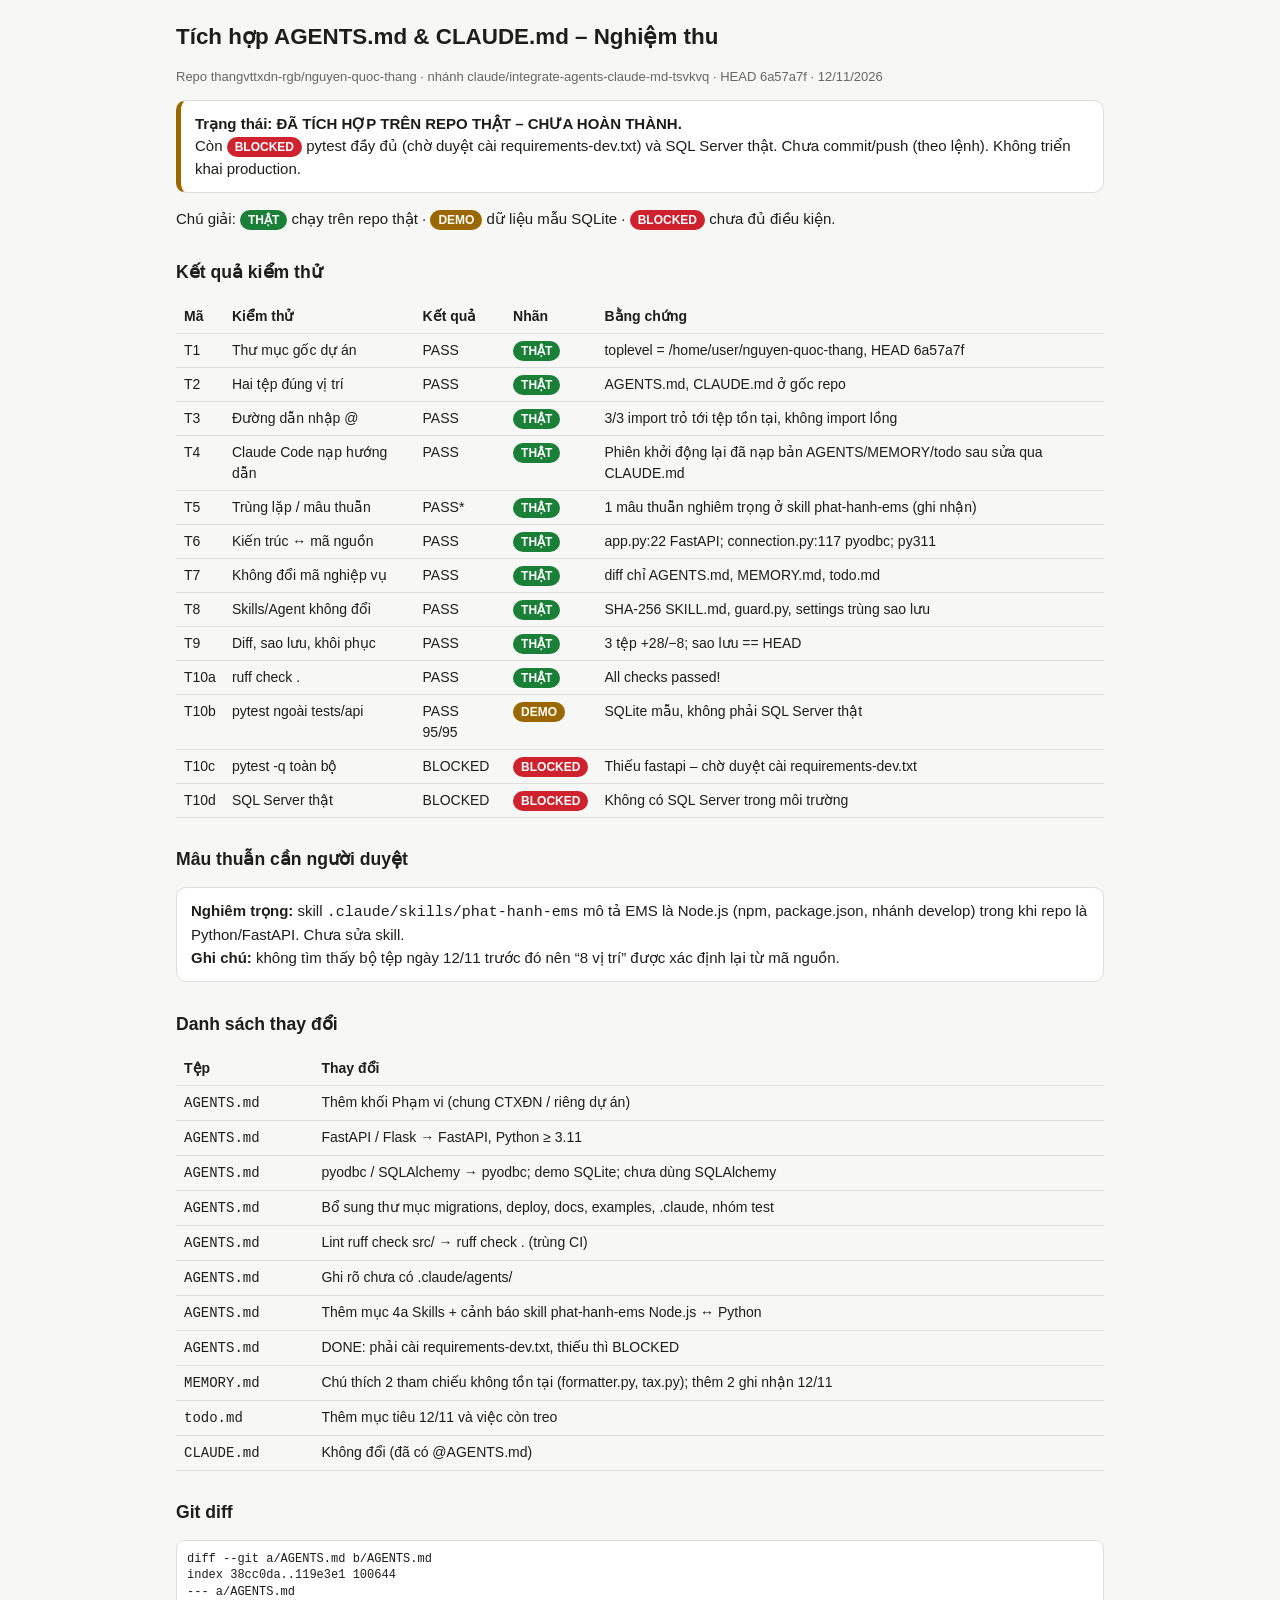
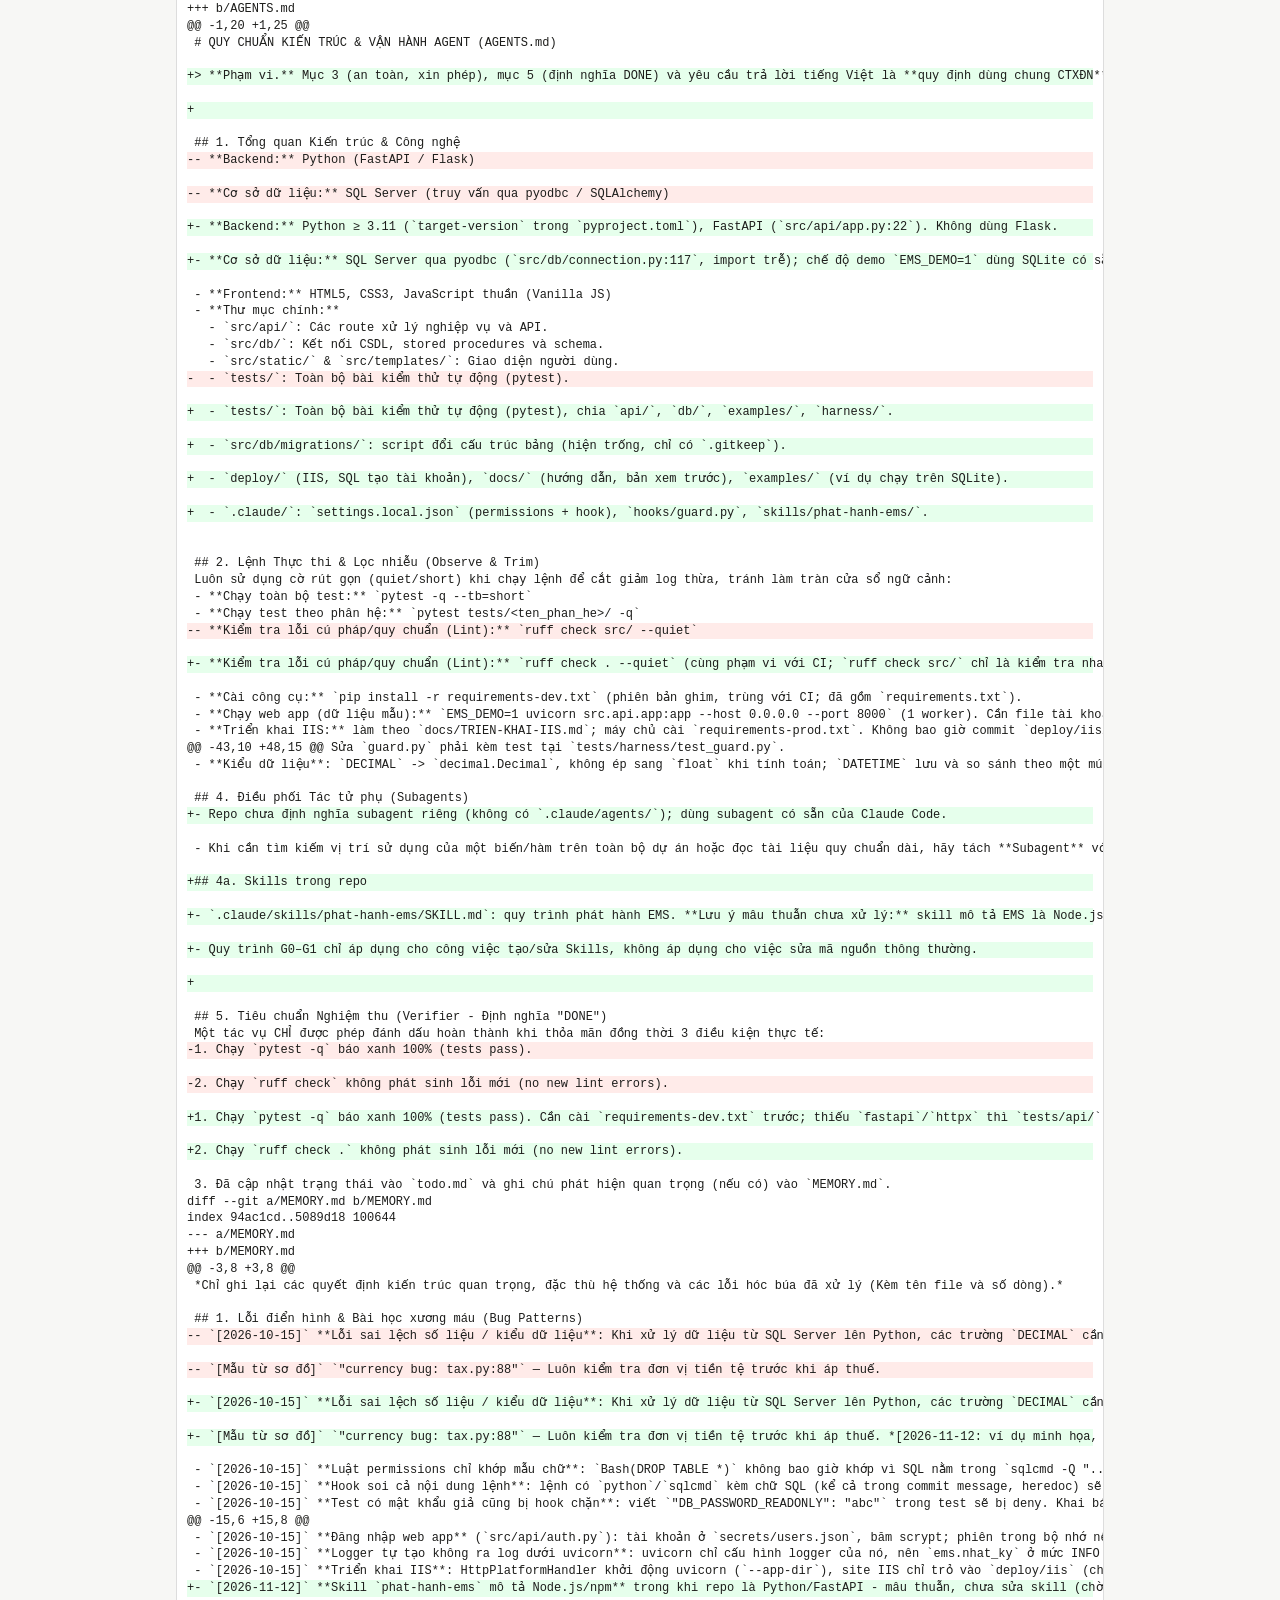
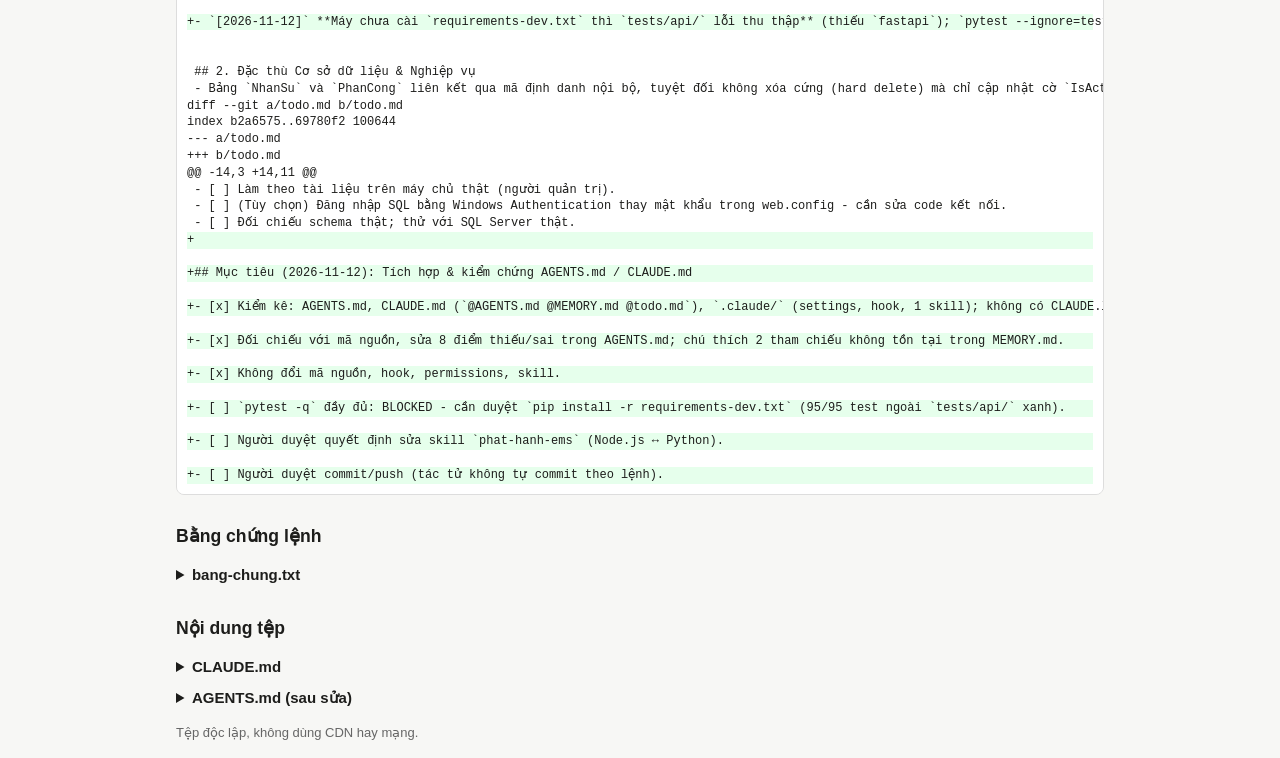
==== ban-giao/XEM-TRUOC-TOAN-BO.html @ 7339baa0 "docs(agents): đối chiếu AGENTS.md với mã nguồn, kèm gói bàn giao nghiệm thu - AGENTS.md: tách quy đị" ====
<!doctype html>
<html lang="vi"><head><meta charset="utf-8">
<meta name="viewport" content="width=device-width, initial-scale=1">
<title>Nghiệm thu AGENTS.md</title>
<style>
:root{--bg:#f7f7f5;--fg:#1d1d1b;--mut:#666;--card:#fff;--line:#ddd;
--real:#1a7f37;--demo:#9a6700;--block:#cf222e;--add:#e6ffec;--del:#ffebe9}
@media (prefers-color-scheme:dark){:root{--bg:#161616;--fg:#eee;--mut:#aaa;--card:#202020;
--line:#3a3a3a;--add:#12361f;--del:#4a1c1c}}
*{box-sizing:border-box}
body{margin:0;background:var(--bg);color:var(--fg);
font:15px/1.5 -apple-system,"Segoe UI",Roboto,Arial,sans-serif;-webkit-text-size-adjust:100%}
main{max-width:960px;margin:0 auto;padding:16px}
h1{font-size:1.4rem;margin:.2em 0} h2{font-size:1.1rem;margin-top:1.6em}
.card{background:var(--card);border:1px solid var(--line);border-radius:10px;padding:12px 14px}
.status{border-left:5px solid var(--demo)}
.tw{overflow-x:auto;-webkit-overflow-scrolling:touch}
table{border-collapse:collapse;width:100%;font-size:14px}
td,th{border-bottom:1px solid var(--line);padding:6px 8px;text-align:left;vertical-align:top}
.b{display:inline-block;padding:1px 8px;border-radius:99px;color:#fff;font-size:12px;font-weight:600}
.real{background:var(--real)} .demo{background:var(--demo)} .block{background:var(--block)}
pre{background:var(--card);border:1px solid var(--line);border-radius:8px;padding:10px;
overflow-x:auto;font-size:12px;line-height:1.4;white-space:pre}
pre .add{background:var(--add);display:block} pre .del{background:var(--del);display:block}
details{margin:.6em 0} summary{cursor:pointer;font-weight:600}
.mut{color:var(--mut);font-size:13px}
</style></head><body><main>
<h1>Tích hợp AGENTS.md &amp; CLAUDE.md – Nghiệm thu</h1>
<p class="mut">Repo thangvttxdn-rgb/nguyen-quoc-thang · nhánh claude/integrate-agents-claude-md-tsvkvq ·
HEAD 6a57a7f · 12/11/2026</p>
<div class="card status"><b>Trạng thái: ĐÃ TÍCH HỢP TRÊN REPO THẬT – CHƯA HOÀN THÀNH.</b><br>
Còn <span class="b block">BLOCKED</span> pytest đầy đủ (chờ duyệt cài requirements-dev.txt) và SQL Server thật.
Chưa commit/push (theo lệnh). Không triển khai production.</div>
<p>Chú giải: <span class="b real">THẬT</span> chạy trên repo thật · <span class="b demo">DEMO</span> dữ liệu mẫu SQLite ·
<span class="b block">BLOCKED</span> chưa đủ điều kiện.</p>

<h2>Kết quả kiểm thử</h2>
<div class="tw"><table><tr><th>Mã</th><th>Kiểm thử</th><th>Kết quả</th><th>Nhãn</th><th>Bằng chứng</th></tr>
<tr><td>T1</td><td>Thư mục gốc dự án</td><td>PASS</td><td><span class="b real">THẬT</span></td><td>toplevel = /home/user/nguyen-quoc-thang, HEAD 6a57a7f</td></tr><tr><td>T2</td><td>Hai tệp đúng vị trí</td><td>PASS</td><td><span class="b real">THẬT</span></td><td>AGENTS.md, CLAUDE.md ở gốc repo</td></tr><tr><td>T3</td><td>Đường dẫn nhập @</td><td>PASS</td><td><span class="b real">THẬT</span></td><td>3/3 import trỏ tới tệp tồn tại, không import lồng</td></tr><tr><td>T4</td><td>Claude Code nạp hướng dẫn</td><td>PASS</td><td><span class="b real">THẬT</span></td><td>Phiên khởi động lại đã nạp bản AGENTS/MEMORY/todo sau sửa qua CLAUDE.md</td></tr><tr><td>T5</td><td>Trùng lặp / mâu thuẫn</td><td>PASS*</td><td><span class="b real">THẬT</span></td><td>1 mâu thuẫn nghiêm trọng ở skill phat-hanh-ems (ghi nhận)</td></tr><tr><td>T6</td><td>Kiến trúc ↔ mã nguồn</td><td>PASS</td><td><span class="b real">THẬT</span></td><td>app.py:22 FastAPI; connection.py:117 pyodbc; py311</td></tr><tr><td>T7</td><td>Không đổi mã nghiệp vụ</td><td>PASS</td><td><span class="b real">THẬT</span></td><td>diff chỉ AGENTS.md, MEMORY.md, todo.md</td></tr><tr><td>T8</td><td>Skills/Agent không đổi</td><td>PASS</td><td><span class="b real">THẬT</span></td><td>SHA-256 SKILL.md, guard.py, settings trùng sao lưu</td></tr><tr><td>T9</td><td>Diff, sao lưu, khôi phục</td><td>PASS</td><td><span class="b real">THẬT</span></td><td>3 tệp +28/−8; sao lưu == HEAD</td></tr><tr><td>T10a</td><td>ruff check .</td><td>PASS</td><td><span class="b real">THẬT</span></td><td>All checks passed!</td></tr><tr><td>T10b</td><td>pytest ngoài tests/api</td><td>PASS 95/95</td><td><span class="b demo">DEMO</span></td><td>SQLite mẫu, không phải SQL Server thật</td></tr><tr><td>T10c</td><td>pytest -q toàn bộ</td><td>BLOCKED</td><td><span class="b block">BLOCKED</span></td><td>Thiếu fastapi – chờ duyệt cài requirements-dev.txt</td></tr><tr><td>T10d</td><td>SQL Server thật</td><td>BLOCKED</td><td><span class="b block">BLOCKED</span></td><td>Không có SQL Server trong môi trường</td></tr></table></div>

<h2>Mâu thuẫn cần người duyệt</h2>
<div class="card"><b>Nghiêm trọng:</b> skill <code>.claude/skills/phat-hanh-ems</code> mô tả EMS là Node.js
(npm, package.json, nhánh develop) trong khi repo là Python/FastAPI. Chưa sửa skill.<br>
<b>Ghi chú:</b> không tìm thấy bộ tệp ngày 12/11 trước đó nên “8 vị trí” được xác định lại từ mã nguồn.</div>

<h2>Danh sách thay đổi</h2>
<div class="tw"><table><tr><th>Tệp</th><th>Thay đổi</th></tr><tr><td><code>AGENTS.md</code></td><td>Thêm khối Phạm vi (chung CTXĐN / riêng dự án)</td></tr><tr><td><code>AGENTS.md</code></td><td>FastAPI / Flask → FastAPI, Python ≥ 3.11</td></tr><tr><td><code>AGENTS.md</code></td><td>pyodbc / SQLAlchemy → pyodbc; demo SQLite; chưa dùng SQLAlchemy</td></tr><tr><td><code>AGENTS.md</code></td><td>Bổ sung thư mục migrations, deploy, docs, examples, .claude, nhóm test</td></tr><tr><td><code>AGENTS.md</code></td><td>Lint ruff check src/ → ruff check . (trùng CI)</td></tr><tr><td><code>AGENTS.md</code></td><td>Ghi rõ chưa có .claude/agents/</td></tr><tr><td><code>AGENTS.md</code></td><td>Thêm mục 4a Skills + cảnh báo skill phat-hanh-ems Node.js ↔ Python</td></tr><tr><td><code>AGENTS.md</code></td><td>DONE: phải cài requirements-dev.txt, thiếu thì BLOCKED</td></tr><tr><td><code>MEMORY.md</code></td><td>Chú thích 2 tham chiếu không tồn tại (formatter.py, tax.py); thêm 2 ghi nhận 12/11</td></tr><tr><td><code>todo.md</code></td><td>Thêm mục tiêu 12/11 và việc còn treo</td></tr><tr><td><code>CLAUDE.md</code></td><td>Không đổi (đã có @AGENTS.md)</td></tr></table></div>

<h2>Git diff</h2>
<pre><span class="">diff --git a/AGENTS.md b/AGENTS.md</span>
<span class="">index 38cc0da..119e3e1 100644</span>
<span class="">--- a/AGENTS.md</span>
<span class="">+++ b/AGENTS.md</span>
<span class="">@@ -1,20 +1,25 @@</span>
<span class=""> # QUY CHUẨN KIẾN TRÚC &amp; VẬN HÀNH AGENT (AGENTS.md)</span>
<span class=""> </span>
<span class="add">+&gt; **Phạm vi.** Mục 3 (an toàn, xin phép), mục 5 (định nghĩa DONE) và yêu cầu trả lời tiếng Việt là **quy định dùng chung CTXĐN**. Các mục còn lại là **riêng dự án này** (web app EMS phân công nhân sự, Python). Skills dùng chung CTXĐN cài ở cấp tài khoản, không nằm trong repo. Nạp vào Claude Code qua `@AGENTS.md` trong `CLAUDE.md`.</span>
<span class="add">+</span>
<span class=""> ## 1. Tổng quan Kiến trúc &amp; Công nghệ</span>
<span class="del">-- **Backend:** Python (FastAPI / Flask)</span>
<span class="del">-- **Cơ sở dữ liệu:** SQL Server (truy vấn qua pyodbc / SQLAlchemy)</span>
<span class="add">+- **Backend:** Python ≥ 3.11 (`target-version` trong `pyproject.toml`), FastAPI (`src/api/app.py:22`). Không dùng Flask.</span>
<span class="add">+- **Cơ sở dữ liệu:** SQL Server qua pyodbc (`src/db/connection.py:117`, import trễ); chế độ demo `EMS_DEMO=1` dùng SQLite có sẵn. Hiện chưa dùng SQLAlchemy.</span>
<span class=""> - **Frontend:** HTML5, CSS3, JavaScript thuần (Vanilla JS)</span>
<span class=""> - **Thư mục chính:**</span>
<span class="">   - `src/api/`: Các route xử lý nghiệp vụ và API.</span>
<span class="">   - `src/db/`: Kết nối CSDL, stored procedures và schema.</span>
<span class="">   - `src/static/` &amp; `src/templates/`: Giao diện người dùng.</span>
<span class="del">-  - `tests/`: Toàn bộ bài kiểm thử tự động (pytest).</span>
<span class="add">+  - `tests/`: Toàn bộ bài kiểm thử tự động (pytest), chia `api/`, `db/`, `examples/`, `harness/`.</span>
<span class="add">+  - `src/db/migrations/`: script đổi cấu trúc bảng (hiện trống, chỉ có `.gitkeep`).</span>
<span class="add">+  - `deploy/` (IIS, SQL tạo tài khoản), `docs/` (hướng dẫn, bản xem trước), `examples/` (ví dụ chạy trên SQLite).</span>
<span class="add">+  - `.claude/`: `settings.local.json` (permissions + hook), `hooks/guard.py`, `skills/phat-hanh-ems/`.</span>
<span class=""> </span>
<span class=""> ## 2. Lệnh Thực thi &amp; Lọc nhiễu (Observe &amp; Trim)</span>
<span class=""> Luôn sử dụng cờ rút gọn (quiet/short) khi chạy lệnh để cắt giảm log thừa, tránh làm tràn cửa sổ ngữ cảnh:</span>
<span class=""> - **Chạy toàn bộ test:** `pytest -q --tb=short`</span>
<span class=""> - **Chạy test theo phân hệ:** `pytest tests/&lt;ten_phan_he&gt;/ -q`</span>
<span class="del">-- **Kiểm tra lỗi cú pháp/quy chuẩn (Lint):** `ruff check src/ --quiet`</span>
<span class="add">+- **Kiểm tra lỗi cú pháp/quy chuẩn (Lint):** `ruff check . --quiet` (cùng phạm vi với CI; `ruff check src/` chỉ là kiểm tra nhanh, bỏ sót `tests/`, `examples/`, `.claude/hooks/`).</span>
<span class=""> - **Cài công cụ:** `pip install -r requirements-dev.txt` (phiên bản ghim, trùng với CI; đã gồm `requirements.txt`).</span>
<span class=""> - **Chạy web app (dữ liệu mẫu):** `EMS_DEMO=1 uvicorn src.api.app:app --host 0.0.0.0 --port 8000` (1 worker). Cần file tài khoản `secrets/users.json`; tạo chuỗi băm mật khẩu bằng `python -m src.api.auth`. Tác tử không được đọc `secrets/`. Sửa giao diện (`src/templates`, `src/static`) thì sinh lại bản xem trước `docs/giao-dien-mobile.html`.</span>
<span class=""> - **Triển khai IIS:** làm theo `docs/TRIEN-KHAI-IIS.md`; máy chủ cài `requirements-prod.txt`. Không bao giờ commit `deploy/iis/web.config` (chỉ commit file `.mau`).</span>
<span class="">@@ -43,10 +48,15 @@ Sửa `guard.py` phải kèm test tại `tests/harness/test_guard.py`.</span>
<span class=""> - **Kiểu dữ liệu**: `DECIMAL` -&gt; `decimal.Decimal`, không ép sang `float` khi tính toán; `DATETIME` lưu và so sánh theo một múi giờ thống nhất.</span>
<span class=""> </span>
<span class=""> ## 4. Điều phối Tác tử phụ (Subagents)</span>
<span class="add">+- Repo chưa định nghĩa subagent riêng (không có `.claude/agents/`); dùng subagent có sẵn của Claude Code.</span>
<span class=""> - Khi cần tìm kiếm vị trí sử dụng của một biến/hàm trên toàn bộ dự án hoặc đọc tài liệu quy chuẩn dài, hãy tách **Subagent** với vùng ngữ cảnh độc lập để rà soát và chỉ trả về bản tóm tắt ngắn gọn cho Agent chính.</span>
<span class=""> </span>
<span class="add">+## 4a. Skills trong repo</span>
<span class="add">+- `.claude/skills/phat-hanh-ems/SKILL.md`: quy trình phát hành EMS. **Lưu ý mâu thuẫn chưa xử lý:** skill mô tả EMS là Node.js (`npm ci`, `npm test`, `package.json`, nhánh `develop`), trong khi repo này là Python/FastAPI, không có `package.json`, không có nhánh `develop`. Chưa dùng skill này cho repo này cho đến khi người duyệt xác nhận và sửa. Tác tử không tự triển khai production.</span>
<span class="add">+- Quy trình G0–G1 chỉ áp dụng cho công việc tạo/sửa Skills, không áp dụng cho việc sửa mã nguồn thông thường.</span>
<span class="add">+</span>
<span class=""> ## 5. Tiêu chuẩn Nghiệm thu (Verifier - Định nghĩa &quot;DONE&quot;)</span>
<span class=""> Một tác vụ CHỈ được phép đánh dấu hoàn thành khi thỏa mãn đồng thời 3 điều kiện thực tế:</span>
<span class="del">-1. Chạy `pytest -q` báo xanh 100% (tests pass).</span>
<span class="del">-2. Chạy `ruff check` không phát sinh lỗi mới (no new lint errors).</span>
<span class="add">+1. Chạy `pytest -q` báo xanh 100% (tests pass). Cần cài `requirements-dev.txt` trước; thiếu `fastapi`/`httpx` thì `tests/api/` lỗi thu thập - khi đó báo BLOCKED, không báo PASS.</span>
<span class="add">+2. Chạy `ruff check .` không phát sinh lỗi mới (no new lint errors).</span>
<span class=""> 3. Đã cập nhật trạng thái vào `todo.md` và ghi chú phát hiện quan trọng (nếu có) vào `MEMORY.md`.</span>
<span class="">diff --git a/MEMORY.md b/MEMORY.md</span>
<span class="">index 94ac1cd..5089d18 100644</span>
<span class="">--- a/MEMORY.md</span>
<span class="">+++ b/MEMORY.md</span>
<span class="">@@ -3,8 +3,8 @@</span>
<span class=""> *Chỉ ghi lại các quyết định kiến trúc quan trọng, đặc thù hệ thống và các lỗi hóc búa đã xử lý (Kèm tên file và số dòng).*</span>
<span class=""> </span>
<span class=""> ## 1. Lỗi điển hình &amp; Bài học xương máu (Bug Patterns)</span>
<span class="del">-- `[2026-10-15]` **Lỗi sai lệch số liệu / kiểu dữ liệu**: Khi xử lý dữ liệu từ SQL Server lên Python, các trường `DECIMAL` cần ép kiểu rõ ràng trước khi serialize sang JSON (Xem cách xử lý tại `src/utils/formatter.py:42`).</span>
<span class="del">-- `[Mẫu từ sơ đồ]` `&quot;currency bug: tax.py:88&quot;` — Luôn kiểm tra đơn vị tiền tệ trước khi áp thuế.</span>
<span class="add">+- `[2026-10-15]` **Lỗi sai lệch số liệu / kiểu dữ liệu**: Khi xử lý dữ liệu từ SQL Server lên Python, các trường `DECIMAL` cần ép kiểu rõ ràng trước khi serialize sang JSON (Xem cách xử lý tại `src/utils/formatter.py:42`). *[2026-11-12: file này KHÔNG có trong repo; quy tắc giữ `Decimal` hiện nằm ở `src/db/connection.py:9`.]*</span>
<span class="add">+- `[Mẫu từ sơ đồ]` `&quot;currency bug: tax.py:88&quot;` — Luôn kiểm tra đơn vị tiền tệ trước khi áp thuế. *[2026-11-12: ví dụ minh họa, không có `tax.py` trong repo.]*</span>
<span class=""> - `[2026-10-15]` **Luật permissions chỉ khớp mẫu chữ**: `Bash(DROP TABLE *)` không bao giờ khớp vì SQL nằm trong `sqlcmd -Q &quot;...&quot;`; `Bash(rm -rf *)` để lọt `rm -r -f`. Đã chuyển phần chặn này sang hook `.claude/hooks/guard.py`.</span>
<span class=""> - `[2026-10-15]` **Hook soi cả nội dung lệnh**: lệnh có `python`/`sqlcmd` kèm chữ SQL (kể cả trong commit message, heredoc) sẽ bị hỏi/chặn. Viết commit message ra file rồi `git commit -F &lt;file&gt;` trong lệnh riêng.</span>
<span class=""> - `[2026-10-15]` **Test có mật khẩu giả cũng bị hook chặn**: viết `&quot;DB_PASSWORD_READONLY&quot;: &quot;abc&quot;` trong test sẽ bị deny. Khai báo giá trị giả thành hằng (`FAKE_SECRET = &quot;...&quot;`) rồi dùng biến (xem `tests/db/test_connection.py:17`).</span>
<span class="">@@ -15,6 +15,8 @@</span>
<span class=""> - `[2026-10-15]` **Đăng nhập web app** (`src/api/auth.py`): tài khoản ở `secrets/users.json`, băm scrypt; phiên trong bộ nhớ nên **chỉ chạy 1 worker** uvicorn, khởi động lại thì phải đăng nhập lại. Vai trò `quan_ly` (sửa) / `xem` (chỉ đọc). Trong code tránh đặt tên biến chứa &quot;password&quot; gán chuỗi literal (hook chặn) - dùng tên tiếng Việt `mat_khau`, `bam`.</span>
<span class=""> - `[2026-10-15]` **Logger tự tạo không ra log dưới uvicorn**: uvicorn chỉ cấu hình logger của nó, nên `ems.nhat_ky` ở mức INFO bị nuốt. Đã gắn StreamHandler riêng trong `src/api/app.py`.</span>
<span class=""> - `[2026-10-15]` **Triển khai IIS**: HttpPlatformHandler khởi động uvicorn (`--app-dir`), site IIS chỉ trỏ vào `deploy/iis` (chỉ chứa web.config). web.config thật chứa mật khẩu CSDL - đã gitignore, chỉ commit `web.config.mau`. Xem `docs/TRIEN-KHAI-IIS.md`.</span>
<span class="add">+- `[2026-11-12]` **Skill `phat-hanh-ems` mô tả Node.js/npm** trong khi repo là Python/FastAPI - mâu thuẫn, chưa sửa skill (chờ người duyệt). Xem `BAO-CAO-DOI-CHIEU.md` trong gói bàn giao.</span>
<span class="add">+- `[2026-11-12]` **Máy chưa cài `requirements-dev.txt` thì `tests/api/` lỗi thu thập** (thiếu `fastapi`); `pytest --ignore=tests/api` vẫn chạy 95 test.</span>
<span class=""> </span>
<span class=""> ## 2. Đặc thù Cơ sở dữ liệu &amp; Nghiệp vụ</span>
<span class=""> - Bảng `NhanSu` và `PhanCong` liên kết qua mã định danh nội bộ, tuyệt đối không xóa cứng (hard delete) mà chỉ cập nhật cờ `IsActive = 0`.</span>
<span class="">diff --git a/todo.md b/todo.md</span>
<span class="">index b2a6575..69780f2 100644</span>
<span class="">--- a/todo.md</span>
<span class="">+++ b/todo.md</span>
<span class="">@@ -14,3 +14,11 @@</span>
<span class=""> - [ ] Làm theo tài liệu trên máy chủ thật (người quản trị).</span>
<span class=""> - [ ] (Tùy chọn) Đăng nhập SQL bằng Windows Authentication thay mật khẩu trong web.config - cần sửa code kết nối.</span>
<span class=""> - [ ] Đối chiếu schema thật; thử với SQL Server thật.</span>
<span class="add">+</span>
<span class="add">+## Mục tiêu (2026-11-12): Tích hợp &amp; kiểm chứng AGENTS.md / CLAUDE.md</span>
<span class="add">+- [x] Kiểm kê: AGENTS.md, CLAUDE.md (`@AGENTS.md @MEMORY.md @todo.md`), `.claude/` (settings, hook, 1 skill); không có CLAUDE.local.md, `.claude/agents/`.</span>
<span class="add">+- [x] Đối chiếu với mã nguồn, sửa 8 điểm thiếu/sai trong AGENTS.md; chú thích 2 tham chiếu không tồn tại trong MEMORY.md.</span>
<span class="add">+- [x] Không đổi mã nguồn, hook, permissions, skill.</span>
<span class="add">+- [ ] `pytest -q` đầy đủ: BLOCKED - cần duyệt `pip install -r requirements-dev.txt` (95/95 test ngoài `tests/api/` xanh).</span>
<span class="add">+- [ ] Người duyệt quyết định sửa skill `phat-hanh-ems` (Node.js ↔ Python).</span>
<span class="add">+- [ ] Người duyệt commit/push (tác tử không tự commit theo lệnh).</span></pre>

<h2>Bằng chứng lệnh</h2>
<details><summary>bang-chung.txt</summary><pre>== T1
vm
/home/user/nguyen-quoc-thang
/home/user/nguyen-quoc-thang
6a57a7f91a2e683b1918924731699cce188fb560
claude/integrate-agents-claude-md-tsvkvq
== T2
-rw-r--r-- 1 root root 6630 Nov 12 02:18 AGENTS.md
-rw-r--r-- 1 root root  140 Nov  9 04:28 CLAUDE.md
ls: cannot access &#x27;CLAUDE.local.md&#x27;: No such file or directory
ls: cannot access &#x27;.claude/agents&#x27;: No such file or directory
== T3
OK dòng 5 -&gt; AGENTS.md (62 dòng)
OK dòng 6 -&gt; MEMORY.md (25 dòng)
OK dòng 7 -&gt; todo.md (24 dòng)
Import lồng:
không có
== T5
6:- **Backend:** Python ≥ 3.11 (`target-version` trong `pyproject.toml`), FastAPI (`src/api/app.py:22`). Không dùng Flask.
== T6
22:from fastapi import Cookie, Depends, FastAPI, HTTPException, Response
23:from fastapi.responses import FileResponse
24:from fastapi.staticfiles import StaticFiles
    import pyodbc  # Import trễ: test và lint không cần cài driver ODBC.
7:target-version = &quot;py311&quot;
.
..
.gitkeep
hooks
settings.local.json
skills
ls: cannot access &#x27;src/utils&#x27;: No such file or directory
ls: cannot access &#x27;package.json&#x27;: No such file or directory
nhánh develop: 0
== T7
AGENTS.md
MEMORY.md
todo.md
 M AGENTS.md
 M MEMORY.md
 M todo.md
== T8
./.claude/hooks/guard.py: OK
./.claude/settings.local.json: OK
./.claude/skills/phat-hanh-ems/SKILL.md: OK
./AGENTS.md: OK
./CLAUDE.md: OK
./MEMORY.md: OK
./todo.md: OK
sha256sum: WARNING: 1 computed checksum did NOT match
f2d587659b600253aa67306388fd533b76b1c0d25d3e312a42183efafa246cac  .claude/skills/phat-hanh-ems/SKILL.md
e7c14ea710ab6536bf3ec4d98565b9a8a420cfc6b9ffb2845b4bbf5eb5c7f991  .claude/hooks/guard.py
9011b8d2b0eeba7dedcfb799d57052555bf5e1695d916df063289bd43001ef5c  .claude/settings.local.json
b8b779aadce3d7266c288080a2e0f767aac666965ef9399776bb1888630aa13c  CLAUDE.md
== T9
 AGENTS.md | 22 ++++++++++++++++------
 MEMORY.md |  6 ++++--
 todo.md   |  8 ++++++++
 3 files changed, 28 insertions(+), 8 deletions(-)
sao lưu AGENTS.md == HEAD: khôi phục được
sao lưu MEMORY.md == HEAD: khôi phục được
sao lưu todo.md == HEAD: khôi phục được
== T10
ERROR tests/api/test_app.py
!!!!!!!!!!!!!!!!!!!! Interrupted: 1 error during collection !!!!!!!!!!!!!!!!!!!!
.......................                                                  [100%]
All checks passed!
ruff exit=0
Hook guard.py chặn Write ra /tmp (ngoài dự án) lúc tạo báo cáo -&gt; gói bàn giao đặt trong ban-giao/.
== T4 (sau khởi động lại phiên): Claude Code báo &#x27;Instruction files were re-read when this session started; these differ from their earlier copies&#x27; và nạp AGENTS.md/MEMORY.md/todo.md bản sau sửa qua CLAUDE.md.
</pre></details>

<h2>Nội dung tệp</h2>
<details><summary>CLAUDE.md</summary><pre># CLAUDE.md

Claude Code tự đọc file này mỗi phiên; nội dung thực nằm ở các file dưới:

@AGENTS.md
@MEMORY.md
@todo.md
</pre></details>
<details><summary>AGENTS.md (sau sửa)</summary><pre># QUY CHUẨN KIẾN TRÚC &amp; VẬN HÀNH AGENT (AGENTS.md)

&gt; **Phạm vi.** Mục 3 (an toàn, xin phép), mục 5 (định nghĩa DONE) và yêu cầu trả lời tiếng Việt là **quy định dùng chung CTXĐN**. Các mục còn lại là **riêng dự án này** (web app EMS phân công nhân sự, Python). Skills dùng chung CTXĐN cài ở cấp tài khoản, không nằm trong repo. Nạp vào Claude Code qua `@AGENTS.md` trong `CLAUDE.md`.

## 1. Tổng quan Kiến trúc &amp; Công nghệ
- **Backend:** Python ≥ 3.11 (`target-version` trong `pyproject.toml`), FastAPI (`src/api/app.py:22`). Không dùng Flask.
- **Cơ sở dữ liệu:** SQL Server qua pyodbc (`src/db/connection.py:117`, import trễ); chế độ demo `EMS_DEMO=1` dùng SQLite có sẵn. Hiện chưa dùng SQLAlchemy.
- **Frontend:** HTML5, CSS3, JavaScript thuần (Vanilla JS)
- **Thư mục chính:**
  - `src/api/`: Các route xử lý nghiệp vụ và API.
  - `src/db/`: Kết nối CSDL, stored procedures và schema.
  - `src/static/` &amp; `src/templates/`: Giao diện người dùng.
  - `tests/`: Toàn bộ bài kiểm thử tự động (pytest), chia `api/`, `db/`, `examples/`, `harness/`.
  - `src/db/migrations/`: script đổi cấu trúc bảng (hiện trống, chỉ có `.gitkeep`).
  - `deploy/` (IIS, SQL tạo tài khoản), `docs/` (hướng dẫn, bản xem trước), `examples/` (ví dụ chạy trên SQLite).
  - `.claude/`: `settings.local.json` (permissions + hook), `hooks/guard.py`, `skills/phat-hanh-ems/`.

## 2. Lệnh Thực thi &amp; Lọc nhiễu (Observe &amp; Trim)
Luôn sử dụng cờ rút gọn (quiet/short) khi chạy lệnh để cắt giảm log thừa, tránh làm tràn cửa sổ ngữ cảnh:
- **Chạy toàn bộ test:** `pytest -q --tb=short`
- **Chạy test theo phân hệ:** `pytest tests/&lt;ten_phan_he&gt;/ -q`
- **Kiểm tra lỗi cú pháp/quy chuẩn (Lint):** `ruff check . --quiet` (cùng phạm vi với CI; `ruff check src/` chỉ là kiểm tra nhanh, bỏ sót `tests/`, `examples/`, `.claude/hooks/`).
- **Cài công cụ:** `pip install -r requirements-dev.txt` (phiên bản ghim, trùng với CI; đã gồm `requirements.txt`).
- **Chạy web app (dữ liệu mẫu):** `EMS_DEMO=1 uvicorn src.api.app:app --host 0.0.0.0 --port 8000` (1 worker). Cần file tài khoản `secrets/users.json`; tạo chuỗi băm mật khẩu bằng `python -m src.api.auth`. Tác tử không được đọc `secrets/`. Sửa giao diện (`src/templates`, `src/static`) thì sinh lại bản xem trước `docs/giao-dien-mobile.html`.
- **Triển khai IIS:** làm theo `docs/TRIEN-KHAI-IIS.md`; máy chủ cài `requirements-prod.txt`. Không bao giờ commit `deploy/iis/web.config` (chỉ commit file `.mau`).
- **CI:** `.github/workflows/ci.yml` chạy `ruff check .` và `pytest` trên Python 3.11 và 3.13 cho mọi PR và push lên `main`.

## 3. Quy tắc An toàn &amp; Phân quyền (Policy Gate)
- **ĐƯỢC PHÉP TỰ ĐỘNG (ALLOW):** Đọc file, tìm kiếm mã nguồn, chạy `pytest`, chạy `ruff`, truy vấn SQL dạng `SELECT`.
- **PHẢI XIN PHÉP CON NGƯỜI (ASK/APPROVE):** Mọi thao tác sửa file cấu hình hệ thống, thay đổi cấu trúc bảng (`ALTER/DROP TABLE`), cài đặt thêm thư viện mới, hoặc đẩy code lên nhánh chính.
- **CẤM TUYỆT ĐỐI (DENY):** Xóa thư mục gốc (`rm -rf`), can thiệp ra ngoài phạm vi thư mục dự án, hardcode mật khẩu/chuỗi kết nối CSDL trực tiếp vào mã nguồn.

### Cưỡng chế kỹ thuật
| Lớp | File | Chặn được |
|---|---|---|
| Permissions | `.claude/settings.local.json` | Lệnh/đường dẫn khớp mẫu chữ |
| Hook PreToolUse | `.claude/hooks/guard.py` | Mọi biến thể `rm -rf`; câu SQL ghi/đổi cấu trúc trong lệnh gọi CSDL (ask), `SHUTDOWN`/`DROP DATABASE` (deny); ghi file ngoài dự án; mật khẩu hardcode |
| Ruff `S` | `pyproject.toml` | Mật khẩu hardcode (S105/S106), SQL ghép chuỗi (S608) |
| Tài khoản CSDL | `.env` | Tác tử chỉ dùng tài khoản `db_datareader` - lớp chắc chắn nhất |

Sửa `guard.py` phải kèm test tại `tests/harness/test_guard.py`.

## 3a. Quy tắc SQL Server
- **Tham số hóa mọi truy vấn** (`cursor.execute(&quot;... WHERE Id = ?&quot;, ma)` hoặc `text(&quot;:ma&quot;)` của SQLAlchemy). Cấm ghép chuỗi/f-string vào câu SQL.
- **Cấu hình kết nối** đọc từ biến môi trường (mẫu tại `.env.example`); `.env` không được commit.
- **Thay đổi cấu trúc bảng** chỉ qua script đánh số trong `src/db/migrations/` (vd. `0003_them_cot_ghi_chu.sql`), có kèm script hoàn tác, và phải được người duyệt trước khi chạy.
- **Không xóa cứng** bảng nghiệp vụ: cập nhật `IsActive = 0` (xem `MEMORY.md`).
- **Kiểu dữ liệu**: `DECIMAL` -&gt; `decimal.Decimal`, không ép sang `float` khi tính toán; `DATETIME` lưu và so sánh theo một múi giờ thống nhất.

## 4. Điều phối Tác tử phụ (Subagents)
- Repo chưa định nghĩa subagent riêng (không có `.claude/agents/`); dùng subagent có sẵn của Claude Code.
- Khi cần tìm kiếm vị trí sử dụng của một biến/hàm trên toàn bộ dự án hoặc đọc tài liệu quy chuẩn dài, hãy tách **Subagent** với vùng ngữ cảnh độc lập để rà soát và chỉ trả về bản tóm tắt ngắn gọn cho Agent chính.

## 4a. Skills trong repo
- `.claude/skills/phat-hanh-ems/SKILL.md`: quy trình phát hành EMS. **Lưu ý mâu thuẫn chưa xử lý:** skill mô tả EMS là Node.js (`npm ci`, `npm test`, `package.json`, nhánh `develop`), trong khi repo này là Python/FastAPI, không có `package.json`, không có nhánh `develop`. Chưa dùng skill này cho repo này cho đến khi người duyệt xác nhận và sửa. Tác tử không tự triển khai production.
- Quy trình G0–G1 chỉ áp dụng cho công việc tạo/sửa Skills, không áp dụng cho việc sửa mã nguồn thông thường.

## 5. Tiêu chuẩn Nghiệm thu (Verifier - Định nghĩa &quot;DONE&quot;)
Một tác vụ CHỈ được phép đánh dấu hoàn thành khi thỏa mãn đồng thời 3 điều kiện thực tế:
1. Chạy `pytest -q` báo xanh 100% (tests pass). Cần cài `requirements-dev.txt` trước; thiếu `fastapi`/`httpx` thì `tests/api/` lỗi thu thập - khi đó báo BLOCKED, không báo PASS.
2. Chạy `ruff check .` không phát sinh lỗi mới (no new lint errors).
3. Đã cập nhật trạng thái vào `todo.md` và ghi chú phát hiện quan trọng (nếu có) vào `MEMORY.md`.
</pre></details>
<p class="mut">Tệp độc lập, không dùng CDN hay mạng.</p>
</main></body></html>
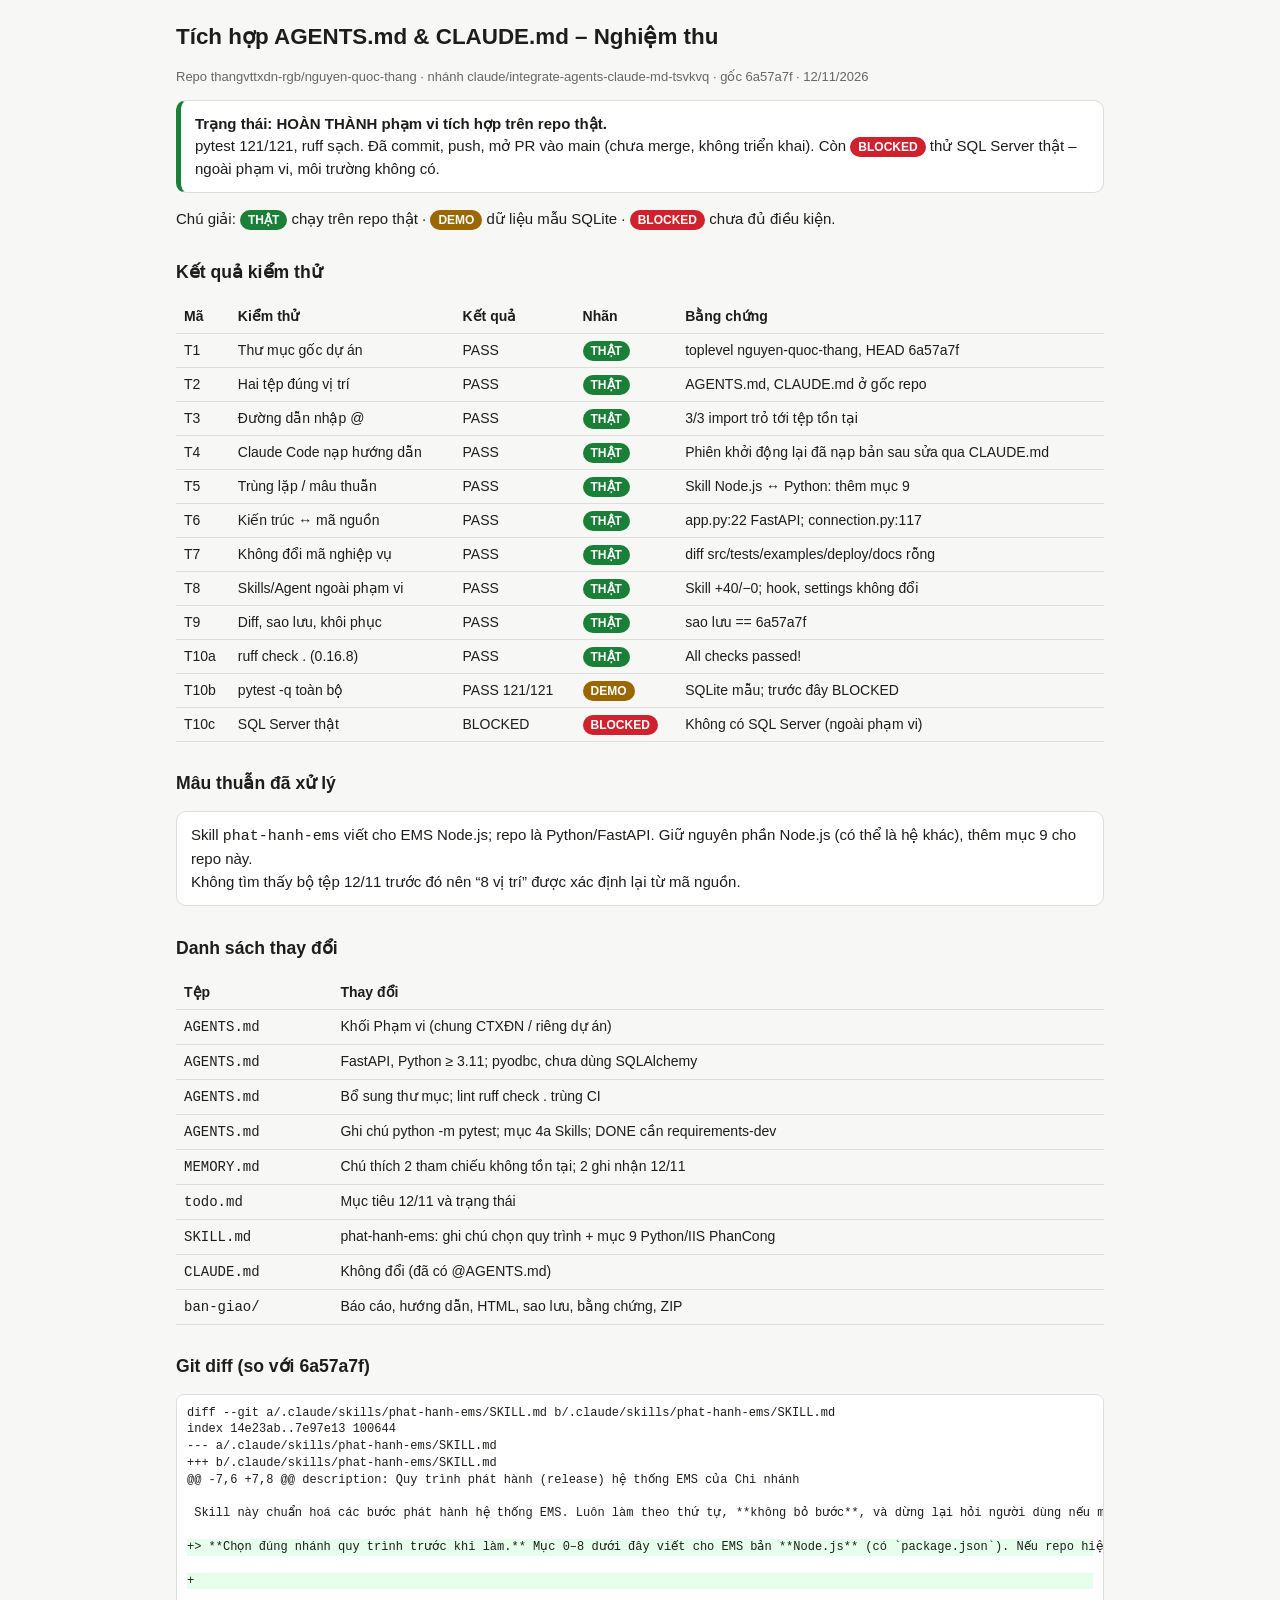
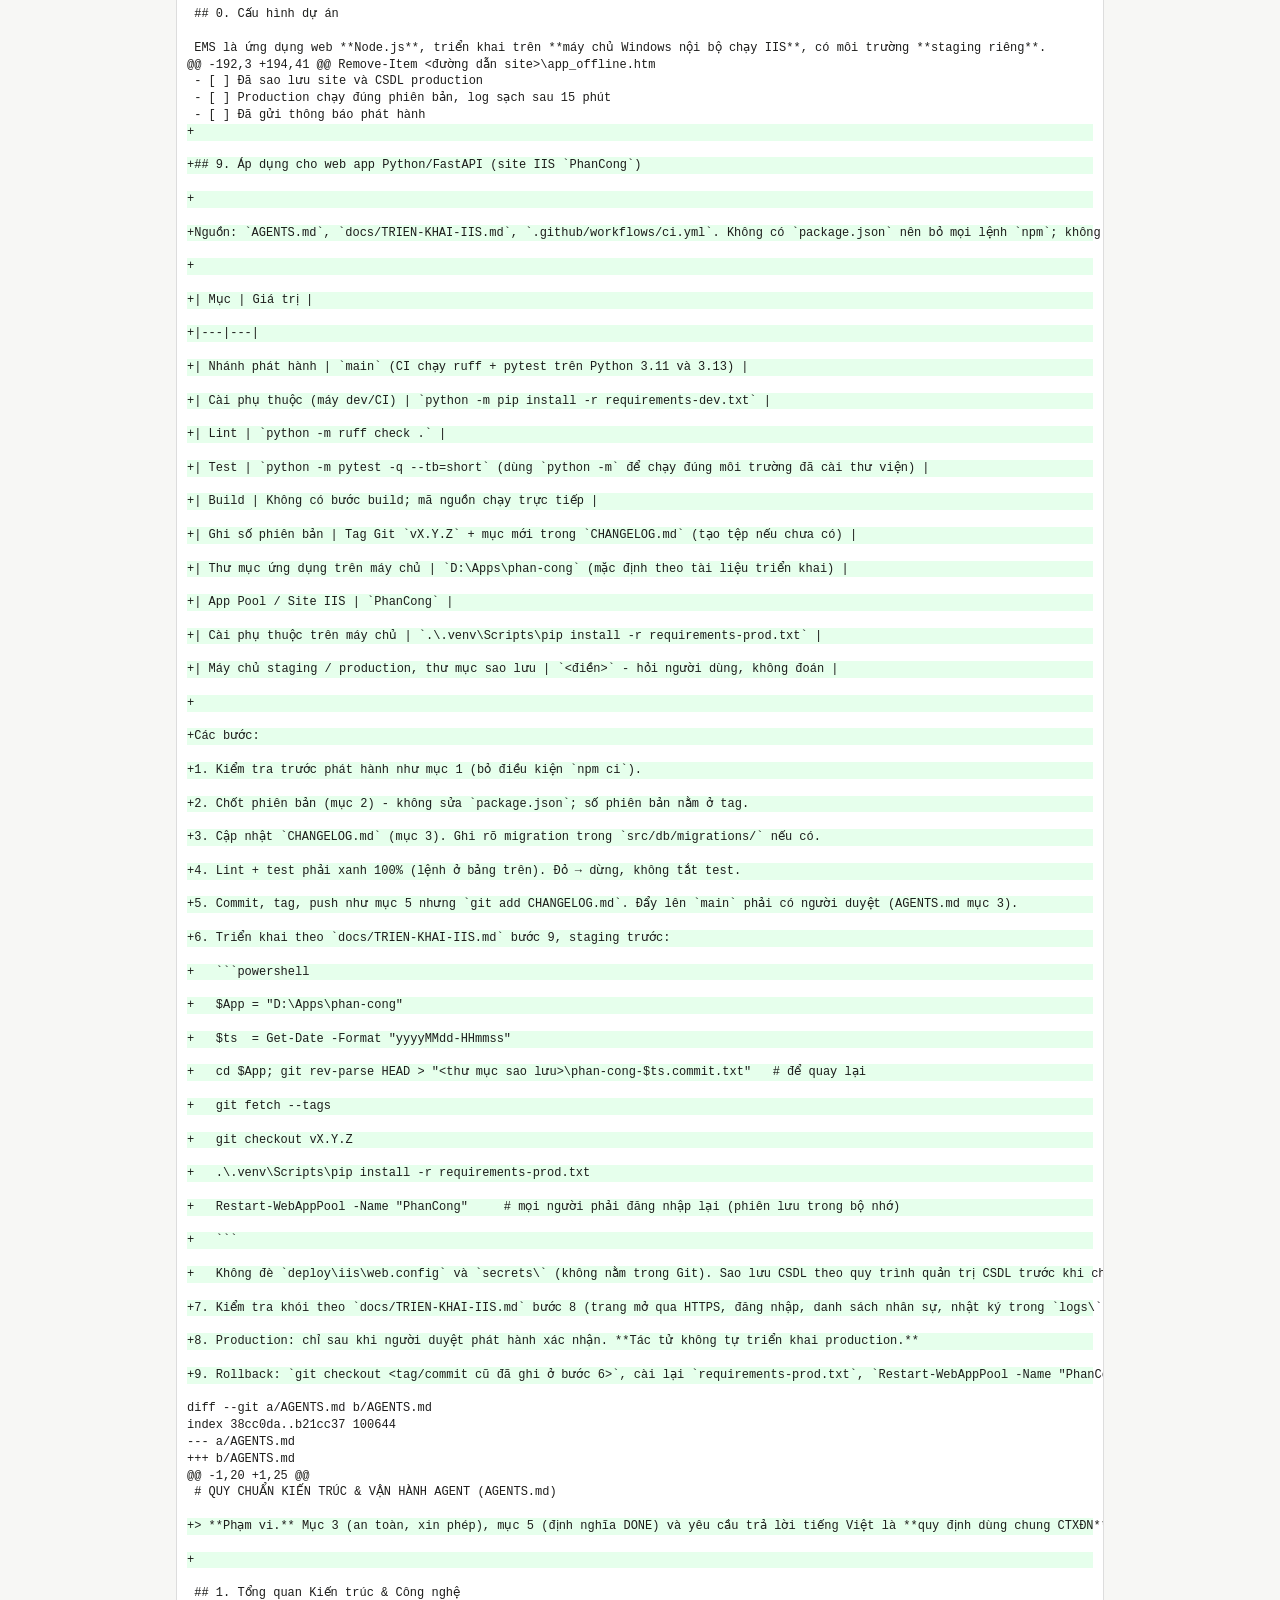
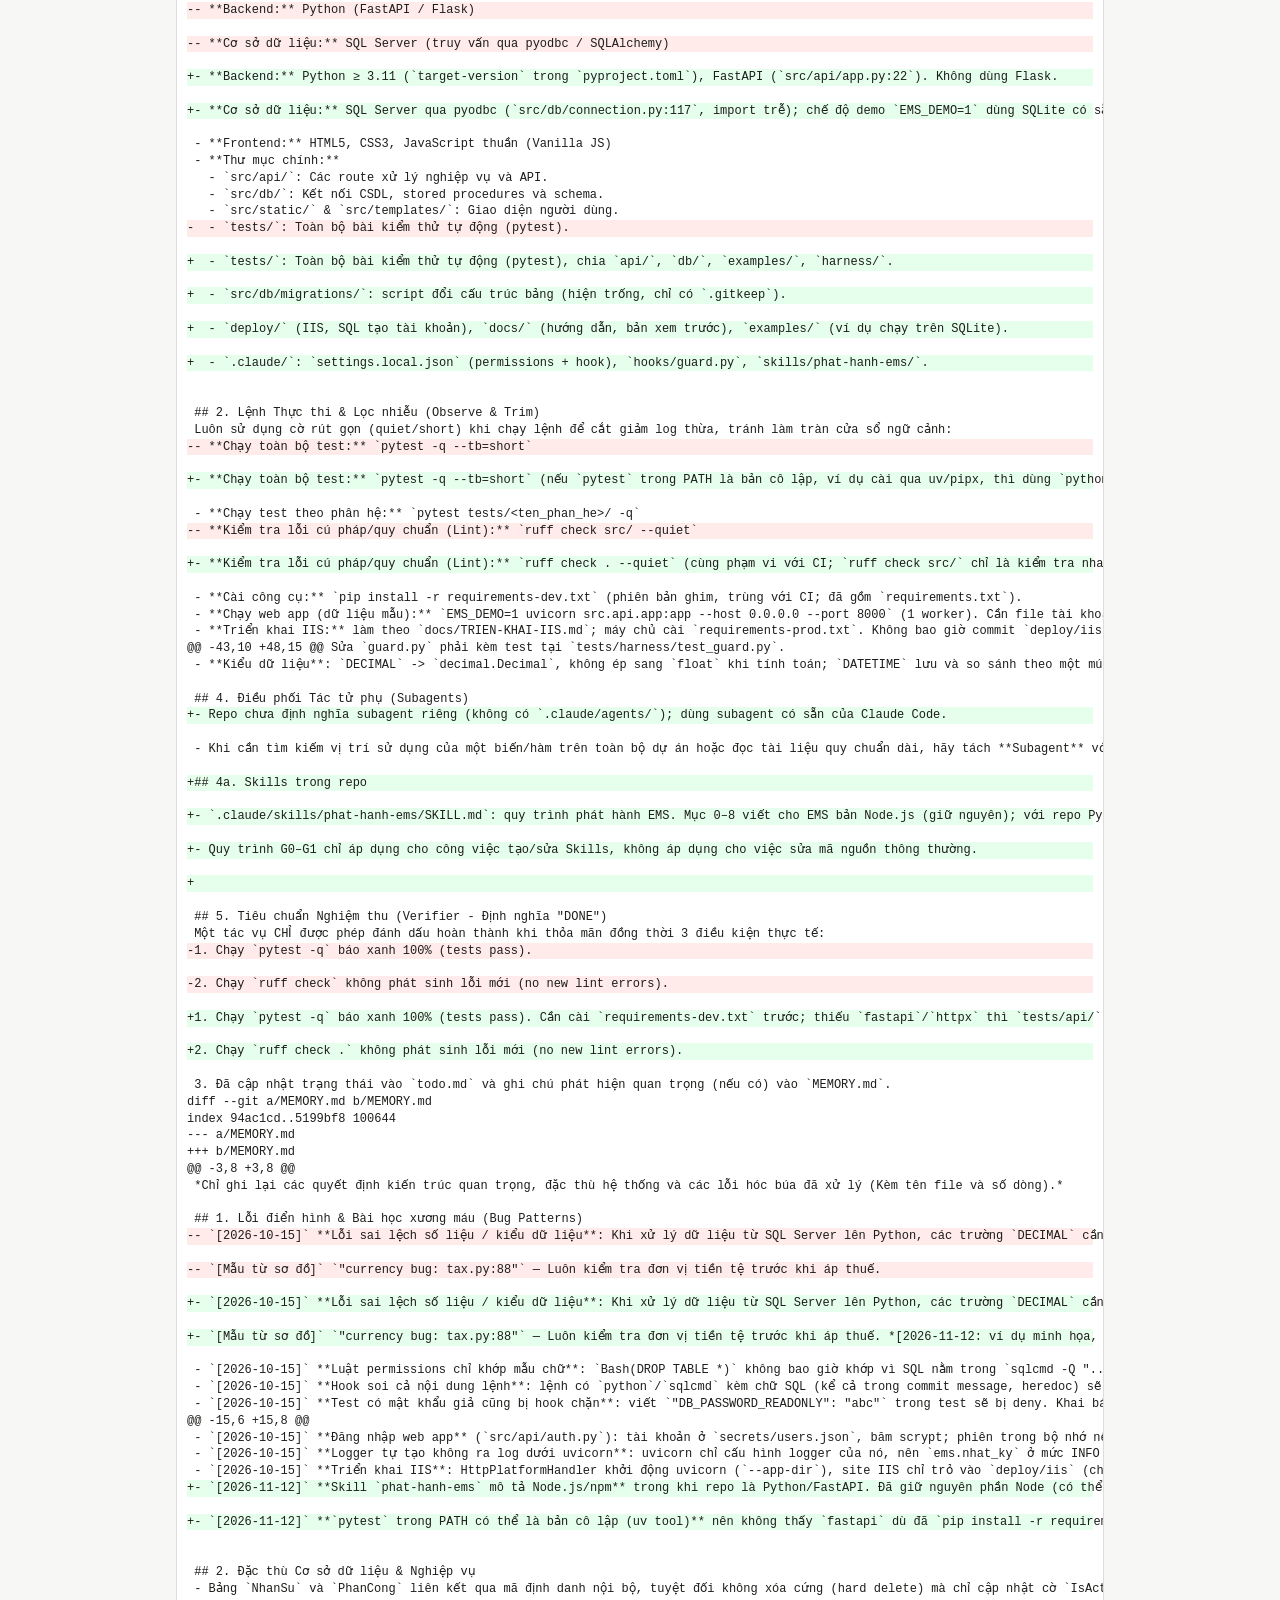
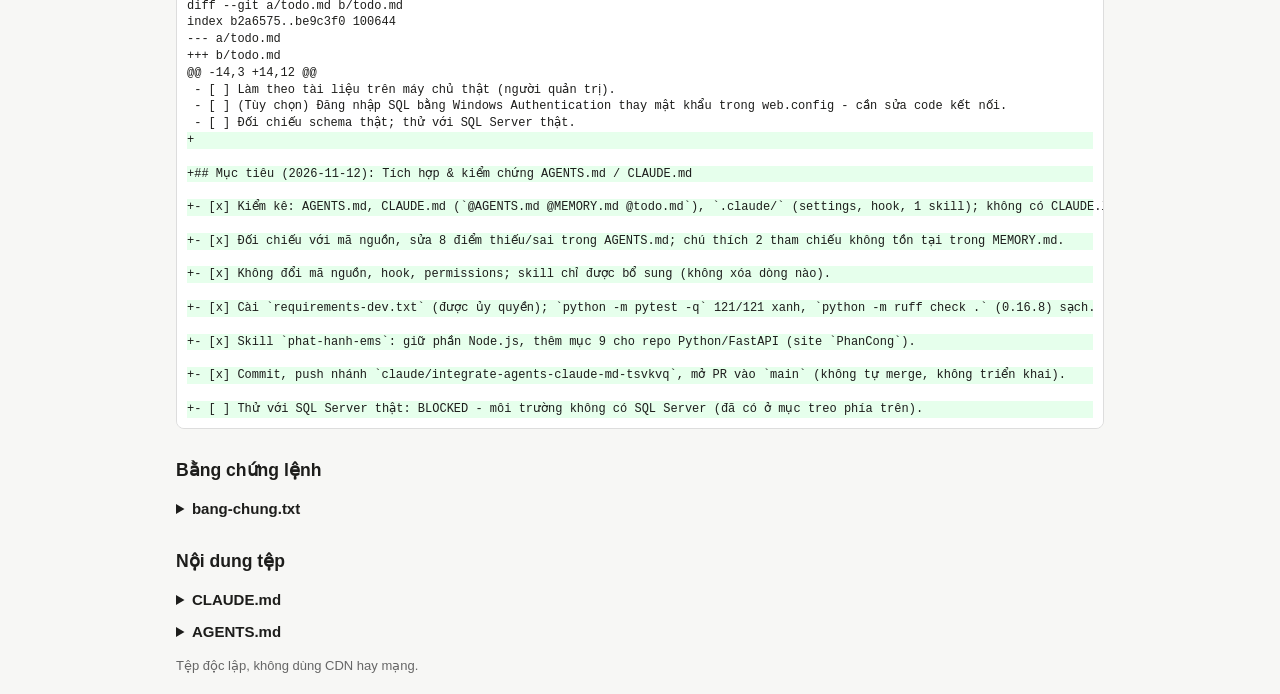
==== commit 8bc76550: "docs(skills): thêm quy trình phát hành cho repo Python; nghiệm thu đủ 121/121 test - phat-hanh-ems/S" ====
--- a/ban-giao/XEM-TRUOC-TOAN-BO.html
+++ b/ban-giao/XEM-TRUOC-TOAN-BO.html
@@ -13,11 +13,12 @@
 main{max-width:960px;margin:0 auto;padding:16px}
 h1{font-size:1.4rem;margin:.2em 0} h2{font-size:1.1rem;margin-top:1.6em}
 .card{background:var(--card);border:1px solid var(--line);border-radius:10px;padding:12px 14px}
-.status{border-left:5px solid var(--demo)}
+.status{border-left:5px solid var(--real)}
 .tw{overflow-x:auto;-webkit-overflow-scrolling:touch}
 table{border-collapse:collapse;width:100%;font-size:14px}
 td,th{border-bottom:1px solid var(--line);padding:6px 8px;text-align:left;vertical-align:top}
-.b{display:inline-block;padding:1px 8px;border-radius:99px;color:#fff;font-size:12px;font-weight:600}
+.b{display:inline-block;padding:1px 8px;border-radius:99px;color:#fff;
+font-size:12px;font-weight:600}
 .real{background:var(--real)} .demo{background:var(--demo)} .block{background:var(--block)}
 pre{background:var(--card);border:1px solid var(--line);border-radius:8px;padding:10px;
 overflow-x:auto;font-size:12px;line-height:1.4;white-space:pre}
@@ -26,29 +27,85 @@
 .mut{color:var(--mut);font-size:13px}
 </style></head><body><main>
 <h1>Tích hợp AGENTS.md &amp; CLAUDE.md – Nghiệm thu</h1>
-<p class="mut">Repo thangvttxdn-rgb/nguyen-quoc-thang · nhánh claude/integrate-agents-claude-md-tsvkvq ·
-HEAD 6a57a7f · 12/11/2026</p>
-<div class="card status"><b>Trạng thái: ĐÃ TÍCH HỢP TRÊN REPO THẬT – CHƯA HOÀN THÀNH.</b><br>
-Còn <span class="b block">BLOCKED</span> pytest đầy đủ (chờ duyệt cài requirements-dev.txt) và SQL Server thật.
-Chưa commit/push (theo lệnh). Không triển khai production.</div>
+<p class="mut">Repo thangvttxdn-rgb/nguyen-quoc-thang ·
+nhánh claude/integrate-agents-claude-md-tsvkvq · gốc 6a57a7f · 12/11/2026</p>
+<div class="card status"><b>Trạng thái: HOÀN THÀNH phạm vi tích hợp trên repo thật.</b><br>
+pytest 121/121, ruff sạch. Đã commit, push, mở PR vào main (chưa merge, không triển khai).
+Còn <span class="b block">BLOCKED</span> thử SQL Server thật – ngoài phạm vi, môi trường không có.</div>
 <p>Chú giải: <span class="b real">THẬT</span> chạy trên repo thật · <span class="b demo">DEMO</span> dữ liệu mẫu SQLite ·
 <span class="b block">BLOCKED</span> chưa đủ điều kiện.</p>
 
 <h2>Kết quả kiểm thử</h2>
-<div class="tw"><table><tr><th>Mã</th><th>Kiểm thử</th><th>Kết quả</th><th>Nhãn</th><th>Bằng chứng</th></tr>
-<tr><td>T1</td><td>Thư mục gốc dự án</td><td>PASS</td><td><span class="b real">THẬT</span></td><td>toplevel = /home/user/nguyen-quoc-thang, HEAD 6a57a7f</td></tr><tr><td>T2</td><td>Hai tệp đúng vị trí</td><td>PASS</td><td><span class="b real">THẬT</span></td><td>AGENTS.md, CLAUDE.md ở gốc repo</td></tr><tr><td>T3</td><td>Đường dẫn nhập @</td><td>PASS</td><td><span class="b real">THẬT</span></td><td>3/3 import trỏ tới tệp tồn tại, không import lồng</td></tr><tr><td>T4</td><td>Claude Code nạp hướng dẫn</td><td>PASS</td><td><span class="b real">THẬT</span></td><td>Phiên khởi động lại đã nạp bản AGENTS/MEMORY/todo sau sửa qua CLAUDE.md</td></tr><tr><td>T5</td><td>Trùng lặp / mâu thuẫn</td><td>PASS*</td><td><span class="b real">THẬT</span></td><td>1 mâu thuẫn nghiêm trọng ở skill phat-hanh-ems (ghi nhận)</td></tr><tr><td>T6</td><td>Kiến trúc ↔ mã nguồn</td><td>PASS</td><td><span class="b real">THẬT</span></td><td>app.py:22 FastAPI; connection.py:117 pyodbc; py311</td></tr><tr><td>T7</td><td>Không đổi mã nghiệp vụ</td><td>PASS</td><td><span class="b real">THẬT</span></td><td>diff chỉ AGENTS.md, MEMORY.md, todo.md</td></tr><tr><td>T8</td><td>Skills/Agent không đổi</td><td>PASS</td><td><span class="b real">THẬT</span></td><td>SHA-256 SKILL.md, guard.py, settings trùng sao lưu</td></tr><tr><td>T9</td><td>Diff, sao lưu, khôi phục</td><td>PASS</td><td><span class="b real">THẬT</span></td><td>3 tệp +28/−8; sao lưu == HEAD</td></tr><tr><td>T10a</td><td>ruff check .</td><td>PASS</td><td><span class="b real">THẬT</span></td><td>All checks passed!</td></tr><tr><td>T10b</td><td>pytest ngoài tests/api</td><td>PASS 95/95</td><td><span class="b demo">DEMO</span></td><td>SQLite mẫu, không phải SQL Server thật</td></tr><tr><td>T10c</td><td>pytest -q toàn bộ</td><td>BLOCKED</td><td><span class="b block">BLOCKED</span></td><td>Thiếu fastapi – chờ duyệt cài requirements-dev.txt</td></tr><tr><td>T10d</td><td>SQL Server thật</td><td>BLOCKED</td><td><span class="b block">BLOCKED</span></td><td>Không có SQL Server trong môi trường</td></tr></table></div>
-
-<h2>Mâu thuẫn cần người duyệt</h2>
-<div class="card"><b>Nghiêm trọng:</b> skill <code>.claude/skills/phat-hanh-ems</code> mô tả EMS là Node.js
-(npm, package.json, nhánh develop) trong khi repo là Python/FastAPI. Chưa sửa skill.<br>
-<b>Ghi chú:</b> không tìm thấy bộ tệp ngày 12/11 trước đó nên “8 vị trí” được xác định lại từ mã nguồn.</div>
+<div class="tw"><table>
+<tr><th>Mã</th><th>Kiểm thử</th><th>Kết quả</th><th>Nhãn</th><th>Bằng chứng</th></tr>
+<tr><td>T1</td><td>Thư mục gốc dự án</td><td>PASS</td><td><span class="b real">THẬT</span></td><td>toplevel nguyen-quoc-thang, HEAD 6a57a7f</td></tr><tr><td>T2</td><td>Hai tệp đúng vị trí</td><td>PASS</td><td><span class="b real">THẬT</span></td><td>AGENTS.md, CLAUDE.md ở gốc repo</td></tr><tr><td>T3</td><td>Đường dẫn nhập @</td><td>PASS</td><td><span class="b real">THẬT</span></td><td>3/3 import trỏ tới tệp tồn tại</td></tr><tr><td>T4</td><td>Claude Code nạp hướng dẫn</td><td>PASS</td><td><span class="b real">THẬT</span></td><td>Phiên khởi động lại đã nạp bản sau sửa qua CLAUDE.md</td></tr><tr><td>T5</td><td>Trùng lặp / mâu thuẫn</td><td>PASS</td><td><span class="b real">THẬT</span></td><td>Skill Node.js ↔ Python: thêm mục 9</td></tr><tr><td>T6</td><td>Kiến trúc ↔ mã nguồn</td><td>PASS</td><td><span class="b real">THẬT</span></td><td>app.py:22 FastAPI; connection.py:117</td></tr><tr><td>T7</td><td>Không đổi mã nghiệp vụ</td><td>PASS</td><td><span class="b real">THẬT</span></td><td>diff src/tests/examples/deploy/docs rỗng</td></tr><tr><td>T8</td><td>Skills/Agent ngoài phạm vi</td><td>PASS</td><td><span class="b real">THẬT</span></td><td>Skill +40/−0; hook, settings không đổi</td></tr><tr><td>T9</td><td>Diff, sao lưu, khôi phục</td><td>PASS</td><td><span class="b real">THẬT</span></td><td>sao lưu == 6a57a7f</td></tr><tr><td>T10a</td><td>ruff check . (0.16.8)</td><td>PASS</td><td><span class="b real">THẬT</span></td><td>All checks passed!</td></tr><tr><td>T10b</td><td>pytest -q toàn bộ</td><td>PASS 121/121</td><td><span class="b demo">DEMO</span></td><td>SQLite mẫu; trước đây BLOCKED</td></tr><tr><td>T10c</td><td>SQL Server thật</td><td>BLOCKED</td><td><span class="b block">BLOCKED</span></td><td>Không có SQL Server (ngoài phạm vi)</td></tr></table></div>
+
+<h2>Mâu thuẫn đã xử lý</h2>
+<div class="card">Skill <code>phat-hanh-ems</code> viết cho EMS Node.js; repo là Python/FastAPI.
+Giữ nguyên phần Node.js (có thể là hệ khác), thêm mục 9 cho repo này.<br>
+Không tìm thấy bộ tệp 12/11 trước đó nên “8 vị trí” được xác định lại từ mã nguồn.</div>
 
 <h2>Danh sách thay đổi</h2>
-<div class="tw"><table><tr><th>Tệp</th><th>Thay đổi</th></tr><tr><td><code>AGENTS.md</code></td><td>Thêm khối Phạm vi (chung CTXĐN / riêng dự án)</td></tr><tr><td><code>AGENTS.md</code></td><td>FastAPI / Flask → FastAPI, Python ≥ 3.11</td></tr><tr><td><code>AGENTS.md</code></td><td>pyodbc / SQLAlchemy → pyodbc; demo SQLite; chưa dùng SQLAlchemy</td></tr><tr><td><code>AGENTS.md</code></td><td>Bổ sung thư mục migrations, deploy, docs, examples, .claude, nhóm test</td></tr><tr><td><code>AGENTS.md</code></td><td>Lint ruff check src/ → ruff check . (trùng CI)</td></tr><tr><td><code>AGENTS.md</code></td><td>Ghi rõ chưa có .claude/agents/</td></tr><tr><td><code>AGENTS.md</code></td><td>Thêm mục 4a Skills + cảnh báo skill phat-hanh-ems Node.js ↔ Python</td></tr><tr><td><code>AGENTS.md</code></td><td>DONE: phải cài requirements-dev.txt, thiếu thì BLOCKED</td></tr><tr><td><code>MEMORY.md</code></td><td>Chú thích 2 tham chiếu không tồn tại (formatter.py, tax.py); thêm 2 ghi nhận 12/11</td></tr><tr><td><code>todo.md</code></td><td>Thêm mục tiêu 12/11 và việc còn treo</td></tr><tr><td><code>CLAUDE.md</code></td><td>Không đổi (đã có @AGENTS.md)</td></tr></table></div>
-
-<h2>Git diff</h2>
-<pre><span class="">diff --git a/AGENTS.md b/AGENTS.md</span>
-<span class="">index 38cc0da..119e3e1 100644</span>
+<div class="tw"><table><tr><th>Tệp</th><th>Thay đổi</th></tr><tr><td><code>AGENTS.md</code></td><td>Khối Phạm vi (chung CTXĐN / riêng dự án)</td></tr><tr><td><code>AGENTS.md</code></td><td>FastAPI, Python ≥ 3.11; pyodbc, chưa dùng SQLAlchemy</td></tr><tr><td><code>AGENTS.md</code></td><td>Bổ sung thư mục; lint ruff check . trùng CI</td></tr><tr><td><code>AGENTS.md</code></td><td>Ghi chú python -m pytest; mục 4a Skills; DONE cần requirements-dev</td></tr><tr><td><code>MEMORY.md</code></td><td>Chú thích 2 tham chiếu không tồn tại; 2 ghi nhận 12/11</td></tr><tr><td><code>todo.md</code></td><td>Mục tiêu 12/11 và trạng thái</td></tr><tr><td><code>SKILL.md</code></td><td>phat-hanh-ems: ghi chú chọn quy trình + mục 9 Python/IIS PhanCong</td></tr><tr><td><code>CLAUDE.md</code></td><td>Không đổi (đã có @AGENTS.md)</td></tr><tr><td><code>ban-giao/</code></td><td>Báo cáo, hướng dẫn, HTML, sao lưu, bằng chứng, ZIP</td></tr></table></div>
+
+<h2>Git diff (so với 6a57a7f)</h2>
+<pre><span class="">diff --git a/.claude/skills/phat-hanh-ems/SKILL.md b/.claude/skills/phat-hanh-ems/SKILL.md</span>
+<span class="">index 14e23ab..7e97e13 100644</span>
+<span class="">--- a/.claude/skills/phat-hanh-ems/SKILL.md</span>
+<span class="">+++ b/.claude/skills/phat-hanh-ems/SKILL.md</span>
+<span class="">@@ -7,6 +7,8 @@ description: Quy trình phát hành (release) hệ thống EMS của Chi nhánh</span>
+<span class=""> </span>
+<span class=""> Skill này chuẩn hoá các bước phát hành hệ thống EMS. Luôn làm theo thứ tự, **không bỏ bước**, và dừng lại hỏi người dùng nếu một bước không đạt.</span>
+<span class=""> </span>
+<span class="add">+&gt; **Chọn đúng nhánh quy trình trước khi làm.** Mục 0–8 dưới đây viết cho EMS bản **Node.js** (có `package.json`). Nếu repo hiện tại là web app **Python/FastAPI** (có `pyproject.toml`, `src/api/app.py`, không có `package.json` - ví dụ repo `nguyen-quoc-thang`, site IIS `PhanCong`) thì làm theo **mục 9**; các mục khác chỉ dùng phần không phụ thuộc Node (SemVer, CHANGELOG, thông báo, danh mục kiểm tra).</span>
+<span class="add">+</span>
+<span class=""> ## 0. Cấu hình dự án</span>
+<span class=""> </span>
+<span class=""> EMS là ứng dụng web **Node.js**, triển khai trên **máy chủ Windows nội bộ chạy IIS**, có môi trường **staging riêng**.</span>
+<span class="">@@ -192,3 +194,41 @@ Remove-Item &lt;đường dẫn site&gt;\app_offline.htm</span>
+<span class=""> - [ ] Đã sao lưu site và CSDL production</span>
+<span class=""> - [ ] Production chạy đúng phiên bản, log sạch sau 15 phút</span>
+<span class=""> - [ ] Đã gửi thông báo phát hành</span>
+<span class="add">+</span>
+<span class="add">+## 9. Áp dụng cho web app Python/FastAPI (site IIS `PhanCong`)</span>
+<span class="add">+</span>
+<span class="add">+Nguồn: `AGENTS.md`, `docs/TRIEN-KHAI-IIS.md`, `.github/workflows/ci.yml`. Không có `package.json` nên bỏ mọi lệnh `npm`; không có nhánh `develop` - phát triển trên nhánh tính năng rồi PR vào `main`.</span>
+<span class="add">+</span>
+<span class="add">+| Mục | Giá trị |</span>
+<span class="add">+|---|---|</span>
+<span class="add">+| Nhánh phát hành | `main` (CI chạy ruff + pytest trên Python 3.11 và 3.13) |</span>
+<span class="add">+| Cài phụ thuộc (máy dev/CI) | `python -m pip install -r requirements-dev.txt` |</span>
+<span class="add">+| Lint | `python -m ruff check .` |</span>
+<span class="add">+| Test | `python -m pytest -q --tb=short` (dùng `python -m` để chạy đúng môi trường đã cài thư viện) |</span>
+<span class="add">+| Build | Không có bước build; mã nguồn chạy trực tiếp |</span>
+<span class="add">+| Ghi số phiên bản | Tag Git `vX.Y.Z` + mục mới trong `CHANGELOG.md` (tạo tệp nếu chưa có) |</span>
+<span class="add">+| Thư mục ứng dụng trên máy chủ | `D:\Apps\phan-cong` (mặc định theo tài liệu triển khai) |</span>
+<span class="add">+| App Pool / Site IIS | `PhanCong` |</span>
+<span class="add">+| Cài phụ thuộc trên máy chủ | `.\.venv\Scripts\pip install -r requirements-prod.txt` |</span>
+<span class="add">+| Máy chủ staging / production, thư mục sao lưu | `&lt;điền&gt;` - hỏi người dùng, không đoán |</span>
+<span class="add">+</span>
+<span class="add">+Các bước:</span>
+<span class="add">+1. Kiểm tra trước phát hành như mục 1 (bỏ điều kiện `npm ci`).</span>
+<span class="add">+2. Chốt phiên bản (mục 2) - không sửa `package.json`; số phiên bản nằm ở tag.</span>
+<span class="add">+3. Cập nhật `CHANGELOG.md` (mục 3). Ghi rõ migration trong `src/db/migrations/` nếu có.</span>
+<span class="add">+4. Lint + test phải xanh 100% (lệnh ở bảng trên). Đỏ → dừng, không tắt test.</span>
+<span class="add">+5. Commit, tag, push như mục 5 nhưng `git add CHANGELOG.md`. Đẩy lên `main` phải có người duyệt (AGENTS.md mục 3).</span>
+<span class="add">+6. Triển khai theo `docs/TRIEN-KHAI-IIS.md` bước 9, staging trước:</span>
+<span class="add">+   ```powershell</span>
+<span class="add">+   $App = &quot;D:\Apps\phan-cong&quot;</span>
+<span class="add">+   $ts  = Get-Date -Format &quot;yyyyMMdd-HHmmss&quot;</span>
+<span class="add">+   cd $App; git rev-parse HEAD &gt; &quot;&lt;thư mục sao lưu&gt;\phan-cong-$ts.commit.txt&quot;   # để quay lại</span>
+<span class="add">+   git fetch --tags</span>
+<span class="add">+   git checkout vX.Y.Z</span>
+<span class="add">+   .\.venv\Scripts\pip install -r requirements-prod.txt</span>
+<span class="add">+   Restart-WebAppPool -Name &quot;PhanCong&quot;     # mọi người phải đăng nhập lại (phiên lưu trong bộ nhớ)</span>
+<span class="add">+   ```</span>
+<span class="add">+   Không đè `deploy\iis\web.config` và `secrets\` (không nằm trong Git). Sao lưu CSDL theo quy trình quản trị CSDL trước khi chạy migration.</span>
+<span class="add">+7. Kiểm tra khói theo `docs/TRIEN-KHAI-IIS.md` bước 8 (trang mở qua HTTPS, đăng nhập, danh sách nhân sự, nhật ký trong `logs\`). Không đạt → không lên production.</span>
+<span class="add">+8. Production: chỉ sau khi người duyệt phát hành xác nhận. **Tác tử không tự triển khai production.**</span>
+<span class="add">+9. Rollback: `git checkout &lt;tag/commit cũ đã ghi ở bước 6&gt;`, cài lại `requirements-prod.txt`, `Restart-WebAppPool -Name &quot;PhanCong&quot;`; có migration thì chạy script hoàn tác hoặc phục hồi CSDL trước khi mở lại.</span>
+<span class="">diff --git a/AGENTS.md b/AGENTS.md</span>
+<span class="">index 38cc0da..b21cc37 100644</span>
 <span class="">--- a/AGENTS.md</span>
 <span class="">+++ b/AGENTS.md</span>
 <span class="">@@ -1,20 +1,25 @@</span>
@@ -74,7 +131,8 @@
 <span class=""> </span>
 <span class=""> ## 2. Lệnh Thực thi &amp; Lọc nhiễu (Observe &amp; Trim)</span>
 <span class=""> Luôn sử dụng cờ rút gọn (quiet/short) khi chạy lệnh để cắt giảm log thừa, tránh làm tràn cửa sổ ngữ cảnh:</span>
-<span class=""> - **Chạy toàn bộ test:** `pytest -q --tb=short`</span>
+<span class="del">-- **Chạy toàn bộ test:** `pytest -q --tb=short`</span>
+<span class="add">+- **Chạy toàn bộ test:** `pytest -q --tb=short` (nếu `pytest` trong PATH là bản cô lập, ví dụ cài qua uv/pipx, thì dùng `python -m pytest` để thấy thư viện đã cài)</span>
 <span class=""> - **Chạy test theo phân hệ:** `pytest tests/&lt;ten_phan_he&gt;/ -q`</span>
 <span class="del">-- **Kiểm tra lỗi cú pháp/quy chuẩn (Lint):** `ruff check src/ --quiet`</span>
 <span class="add">+- **Kiểm tra lỗi cú pháp/quy chuẩn (Lint):** `ruff check . --quiet` (cùng phạm vi với CI; `ruff check src/` chỉ là kiểm tra nhanh, bỏ sót `tests/`, `examples/`, `.claude/hooks/`).</span>
@@ -89,7 +147,7 @@
 <span class=""> - Khi cần tìm kiếm vị trí sử dụng của một biến/hàm trên toàn bộ dự án hoặc đọc tài liệu quy chuẩn dài, hãy tách **Subagent** với vùng ngữ cảnh độc lập để rà soát và chỉ trả về bản tóm tắt ngắn gọn cho Agent chính.</span>
 <span class=""> </span>
 <span class="add">+## 4a. Skills trong repo</span>
-<span class="add">+- `.claude/skills/phat-hanh-ems/SKILL.md`: quy trình phát hành EMS. **Lưu ý mâu thuẫn chưa xử lý:** skill mô tả EMS là Node.js (`npm ci`, `npm test`, `package.json`, nhánh `develop`), trong khi repo này là Python/FastAPI, không có `package.json`, không có nhánh `develop`. Chưa dùng skill này cho repo này cho đến khi người duyệt xác nhận và sửa. Tác tử không tự triển khai production.</span>
+<span class="add">+- `.claude/skills/phat-hanh-ems/SKILL.md`: quy trình phát hành EMS. Mục 0–8 viết cho EMS bản Node.js (giữ nguyên); với repo Python/FastAPI này dùng **mục 9** của skill (lệnh `python -m pytest`, `python -m ruff`, tag Git, site IIS `PhanCong`). Tác tử không tự triển khai production.</span>
 <span class="add">+- Quy trình G0–G1 chỉ áp dụng cho công việc tạo/sửa Skills, không áp dụng cho việc sửa mã nguồn thông thường.</span>
 <span class="add">+</span>
 <span class=""> ## 5. Tiêu chuẩn Nghiệm thu (Verifier - Định nghĩa &quot;DONE&quot;)</span>
@@ -100,7 +158,7 @@
 <span class="add">+2. Chạy `ruff check .` không phát sinh lỗi mới (no new lint errors).</span>
 <span class=""> 3. Đã cập nhật trạng thái vào `todo.md` và ghi chú phát hiện quan trọng (nếu có) vào `MEMORY.md`.</span>
 <span class="">diff --git a/MEMORY.md b/MEMORY.md</span>
-<span class="">index 94ac1cd..5089d18 100644</span>
+<span class="">index 94ac1cd..5199bf8 100644</span>
 <span class="">--- a/MEMORY.md</span>
 <span class="">+++ b/MEMORY.md</span>
 <span class="">@@ -3,8 +3,8 @@</span>
@@ -118,16 +176,16 @@
 <span class=""> - `[2026-10-15]` **Đăng nhập web app** (`src/api/auth.py`): tài khoản ở `secrets/users.json`, băm scrypt; phiên trong bộ nhớ nên **chỉ chạy 1 worker** uvicorn, khởi động lại thì phải đăng nhập lại. Vai trò `quan_ly` (sửa) / `xem` (chỉ đọc). Trong code tránh đặt tên biến chứa &quot;password&quot; gán chuỗi literal (hook chặn) - dùng tên tiếng Việt `mat_khau`, `bam`.</span>
 <span class=""> - `[2026-10-15]` **Logger tự tạo không ra log dưới uvicorn**: uvicorn chỉ cấu hình logger của nó, nên `ems.nhat_ky` ở mức INFO bị nuốt. Đã gắn StreamHandler riêng trong `src/api/app.py`.</span>
 <span class=""> - `[2026-10-15]` **Triển khai IIS**: HttpPlatformHandler khởi động uvicorn (`--app-dir`), site IIS chỉ trỏ vào `deploy/iis` (chỉ chứa web.config). web.config thật chứa mật khẩu CSDL - đã gitignore, chỉ commit `web.config.mau`. Xem `docs/TRIEN-KHAI-IIS.md`.</span>
-<span class="add">+- `[2026-11-12]` **Skill `phat-hanh-ems` mô tả Node.js/npm** trong khi repo là Python/FastAPI - mâu thuẫn, chưa sửa skill (chờ người duyệt). Xem `BAO-CAO-DOI-CHIEU.md` trong gói bàn giao.</span>
-<span class="add">+- `[2026-11-12]` **Máy chưa cài `requirements-dev.txt` thì `tests/api/` lỗi thu thập** (thiếu `fastapi`); `pytest --ignore=tests/api` vẫn chạy 95 test.</span>
+<span class="add">+- `[2026-11-12]` **Skill `phat-hanh-ems` mô tả Node.js/npm** trong khi repo là Python/FastAPI. Đã giữ nguyên phần Node (có thể là hệ EMS khác: tra cứu toa xe, phiếu sửa chữa) và thêm mục 9 cho repo này. Xem `ban-giao/BAO-CAO-DOI-CHIEU.md`.</span>
+<span class="add">+- `[2026-11-12]` **`pytest` trong PATH có thể là bản cô lập (uv tool)** nên không thấy `fastapi` dù đã `pip install -r requirements-dev.txt` → `tests/api/` lỗi thu thập. Chạy `python -m pytest`, `python -m ruff` (đúng bản ghim 0.16.8).</span>
 <span class=""> </span>
 <span class=""> ## 2. Đặc thù Cơ sở dữ liệu &amp; Nghiệp vụ</span>
 <span class=""> - Bảng `NhanSu` và `PhanCong` liên kết qua mã định danh nội bộ, tuyệt đối không xóa cứng (hard delete) mà chỉ cập nhật cờ `IsActive = 0`.</span>
 <span class="">diff --git a/todo.md b/todo.md</span>
-<span class="">index b2a6575..69780f2 100644</span>
+<span class="">index b2a6575..be9c3f0 100644</span>
 <span class="">--- a/todo.md</span>
 <span class="">+++ b/todo.md</span>
-<span class="">@@ -14,3 +14,11 @@</span>
+<span class="">@@ -14,3 +14,12 @@</span>
 <span class=""> - [ ] Làm theo tài liệu trên máy chủ thật (người quản trị).</span>
 <span class=""> - [ ] (Tùy chọn) Đăng nhập SQL bằng Windows Authentication thay mật khẩu trong web.config - cần sửa code kết nối.</span>
 <span class=""> - [ ] Đối chiếu schema thật; thử với SQL Server thật.</span>
@@ -135,10 +193,11 @@
 <span class="add">+## Mục tiêu (2026-11-12): Tích hợp &amp; kiểm chứng AGENTS.md / CLAUDE.md</span>
 <span class="add">+- [x] Kiểm kê: AGENTS.md, CLAUDE.md (`@AGENTS.md @MEMORY.md @todo.md`), `.claude/` (settings, hook, 1 skill); không có CLAUDE.local.md, `.claude/agents/`.</span>
 <span class="add">+- [x] Đối chiếu với mã nguồn, sửa 8 điểm thiếu/sai trong AGENTS.md; chú thích 2 tham chiếu không tồn tại trong MEMORY.md.</span>
-<span class="add">+- [x] Không đổi mã nguồn, hook, permissions, skill.</span>
-<span class="add">+- [ ] `pytest -q` đầy đủ: BLOCKED - cần duyệt `pip install -r requirements-dev.txt` (95/95 test ngoài `tests/api/` xanh).</span>
-<span class="add">+- [ ] Người duyệt quyết định sửa skill `phat-hanh-ems` (Node.js ↔ Python).</span>
-<span class="add">+- [ ] Người duyệt commit/push (tác tử không tự commit theo lệnh).</span></pre>
+<span class="add">+- [x] Không đổi mã nguồn, hook, permissions; skill chỉ được bổ sung (không xóa dòng nào).</span>
+<span class="add">+- [x] Cài `requirements-dev.txt` (được ủy quyền); `python -m pytest -q` 121/121 xanh, `python -m ruff check .` (0.16.8) sạch.</span>
+<span class="add">+- [x] Skill `phat-hanh-ems`: giữ phần Node.js, thêm mục 9 cho repo Python/FastAPI (site `PhanCong`).</span>
+<span class="add">+- [x] Commit, push nhánh `claude/integrate-agents-claude-md-tsvkvq`, mở PR vào `main` (không tự merge, không triển khai).</span>
+<span class="add">+- [ ] Thử với SQL Server thật: BLOCKED - môi trường không có SQL Server (đã có ở mục treo phía trên).</span></pre>
 
 <h2>Bằng chứng lệnh</h2>
 <details><summary>bang-chung.txt</summary><pre>== T1
@@ -211,6 +270,28 @@
 ruff exit=0
 Hook guard.py chặn Write ra /tmp (ngoài dự án) lúc tạo báo cáo -&gt; gói bàn giao đặt trong ban-giao/.
 == T4 (sau khởi động lại phiên): Claude Code báo &#x27;Instruction files were re-read when this session started; these differ from their earlier copies&#x27; và nạp AGENTS.md/MEMORY.md/todo.md bản sau sửa qua CLAUDE.md.
+
+===== ĐỢT 2 (được ủy quyền toàn bộ) =====
+== Cài: python3 -m pip install -r requirements-dev.txt
+fastapi                   0.143.1
+httpx                     0.28.1
+pytest                    9.1.1
+ruff                      0.16.8
+uvicorn                   0.54.0
+== Lưu ý: /root/.local/bin/pytest -&gt; #!/root/.local/share/uv/tools/pytest/bin/python (bản cô lập, không thấy fastapi)
+== T10c python3 -m pytest -q
+121 PASSED
+0 dòng failed/error
+== ruff (bản ghim CI)
+ruff 0.16.8
+All checks passed!
+== T8 skill: chỉ thêm, không xóa
+40	0	.claude/skills/phat-hanh-ems/SKILL.md
+== T8 hook/settings không đổi
+e7c14ea710ab6536
+9011b8d2b0eeba7d
+== T7 mã nguồn không đổi
+(rỗng = không đổi)
 </pre></details>
 
 <h2>Nội dung tệp</h2>
@@ -222,7 +303,7 @@
 @MEMORY.md
 @todo.md
 </pre></details>
-<details><summary>AGENTS.md (sau sửa)</summary><pre># QUY CHUẨN KIẾN TRÚC &amp; VẬN HÀNH AGENT (AGENTS.md)
+<details><summary>AGENTS.md</summary><pre># QUY CHUẨN KIẾN TRÚC &amp; VẬN HÀNH AGENT (AGENTS.md)
 
 &gt; **Phạm vi.** Mục 3 (an toàn, xin phép), mục 5 (định nghĩa DONE) và yêu cầu trả lời tiếng Việt là **quy định dùng chung CTXĐN**. Các mục còn lại là **riêng dự án này** (web app EMS phân công nhân sự, Python). Skills dùng chung CTXĐN cài ở cấp tài khoản, không nằm trong repo. Nạp vào Claude Code qua `@AGENTS.md` trong `CLAUDE.md`.
 
@@ -241,7 +322,7 @@
 
 ## 2. Lệnh Thực thi &amp; Lọc nhiễu (Observe &amp; Trim)
 Luôn sử dụng cờ rút gọn (quiet/short) khi chạy lệnh để cắt giảm log thừa, tránh làm tràn cửa sổ ngữ cảnh:
-- **Chạy toàn bộ test:** `pytest -q --tb=short`
+- **Chạy toàn bộ test:** `pytest -q --tb=short` (nếu `pytest` trong PATH là bản cô lập, ví dụ cài qua uv/pipx, thì dùng `python -m pytest` để thấy thư viện đã cài)
 - **Chạy test theo phân hệ:** `pytest tests/&lt;ten_phan_he&gt;/ -q`
 - **Kiểm tra lỗi cú pháp/quy chuẩn (Lint):** `ruff check . --quiet` (cùng phạm vi với CI; `ruff check src/` chỉ là kiểm tra nhanh, bỏ sót `tests/`, `examples/`, `.claude/hooks/`).
 - **Cài công cụ:** `pip install -r requirements-dev.txt` (phiên bản ghim, trùng với CI; đã gồm `requirements.txt`).
@@ -276,7 +357,7 @@
 - Khi cần tìm kiếm vị trí sử dụng của một biến/hàm trên toàn bộ dự án hoặc đọc tài liệu quy chuẩn dài, hãy tách **Subagent** với vùng ngữ cảnh độc lập để rà soát và chỉ trả về bản tóm tắt ngắn gọn cho Agent chính.
 
 ## 4a. Skills trong repo
-- `.claude/skills/phat-hanh-ems/SKILL.md`: quy trình phát hành EMS. **Lưu ý mâu thuẫn chưa xử lý:** skill mô tả EMS là Node.js (`npm ci`, `npm test`, `package.json`, nhánh `develop`), trong khi repo này là Python/FastAPI, không có `package.json`, không có nhánh `develop`. Chưa dùng skill này cho repo này cho đến khi người duyệt xác nhận và sửa. Tác tử không tự triển khai production.
+- `.claude/skills/phat-hanh-ems/SKILL.md`: quy trình phát hành EMS. Mục 0–8 viết cho EMS bản Node.js (giữ nguyên); với repo Python/FastAPI này dùng **mục 9** của skill (lệnh `python -m pytest`, `python -m ruff`, tag Git, site IIS `PhanCong`). Tác tử không tự triển khai production.
 - Quy trình G0–G1 chỉ áp dụng cho công việc tạo/sửa Skills, không áp dụng cho việc sửa mã nguồn thông thường.
 
 ## 5. Tiêu chuẩn Nghiệm thu (Verifier - Định nghĩa &quot;DONE&quot;)
